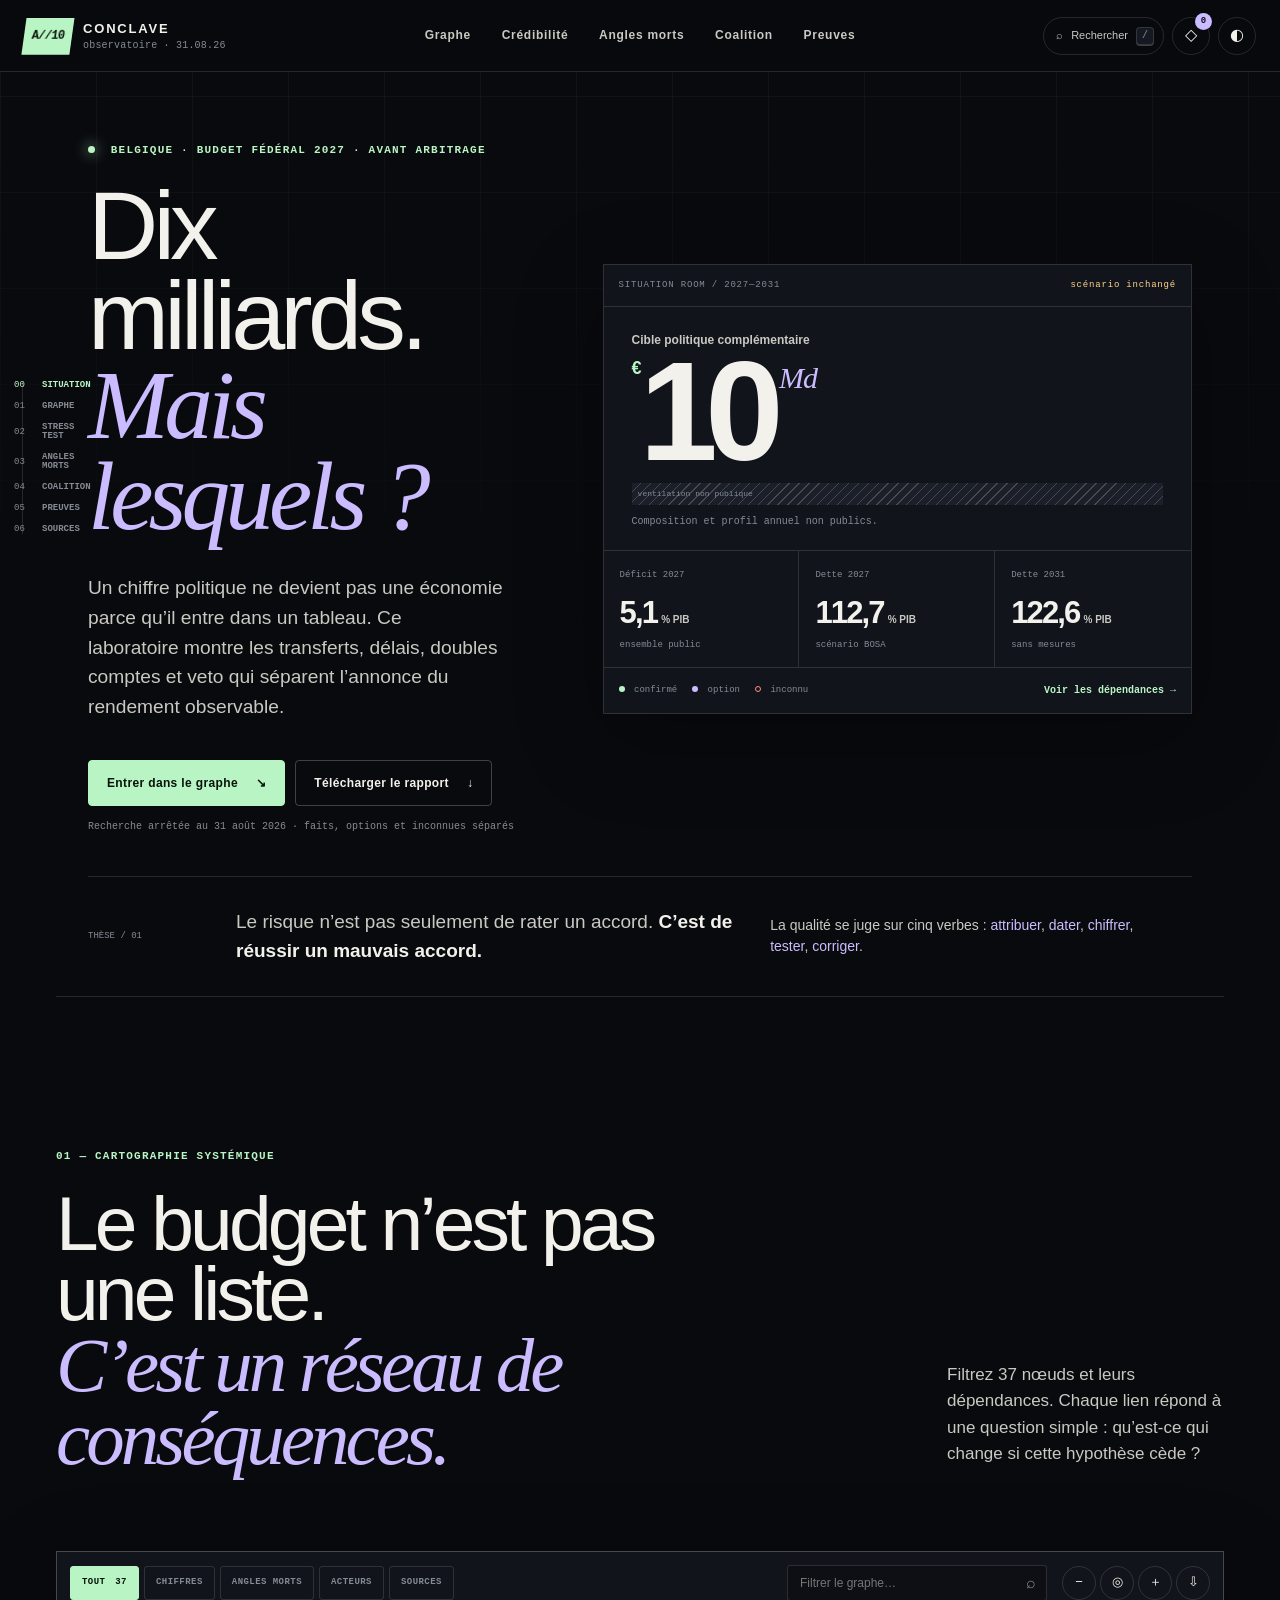
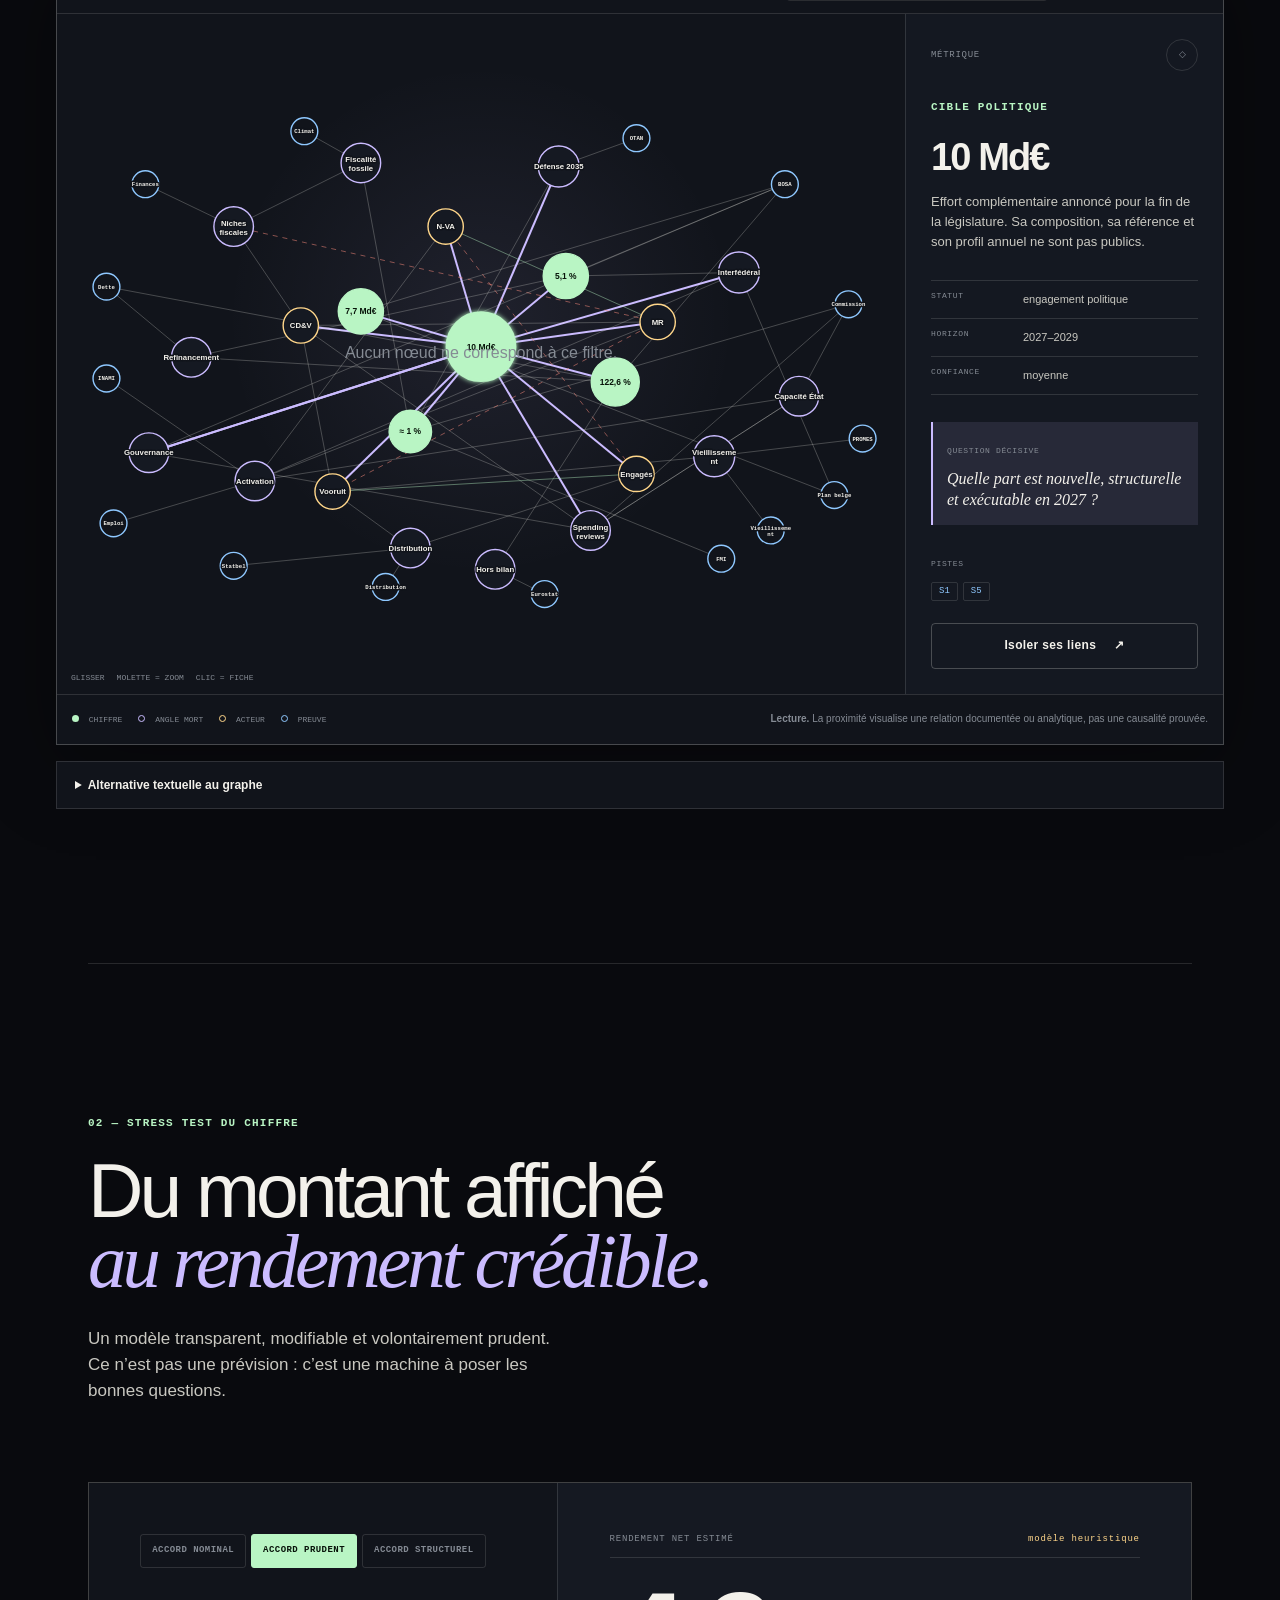
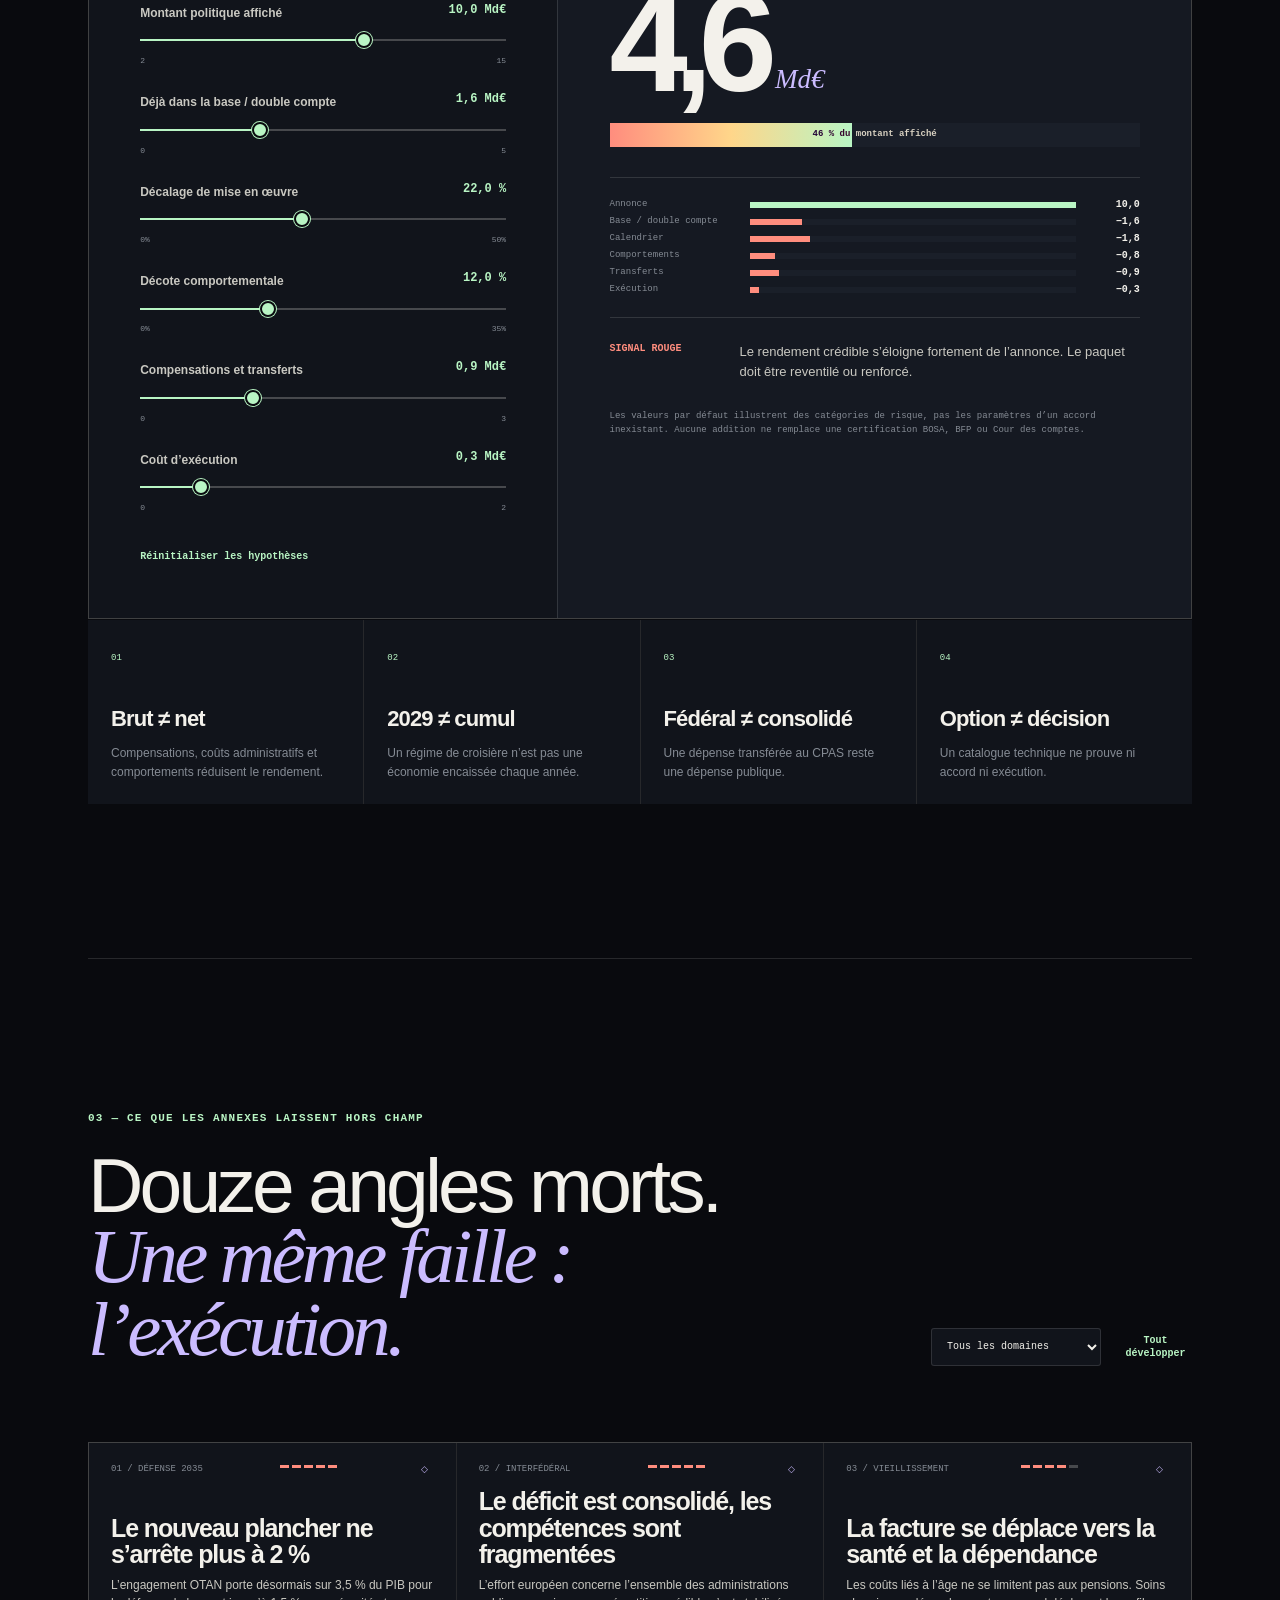
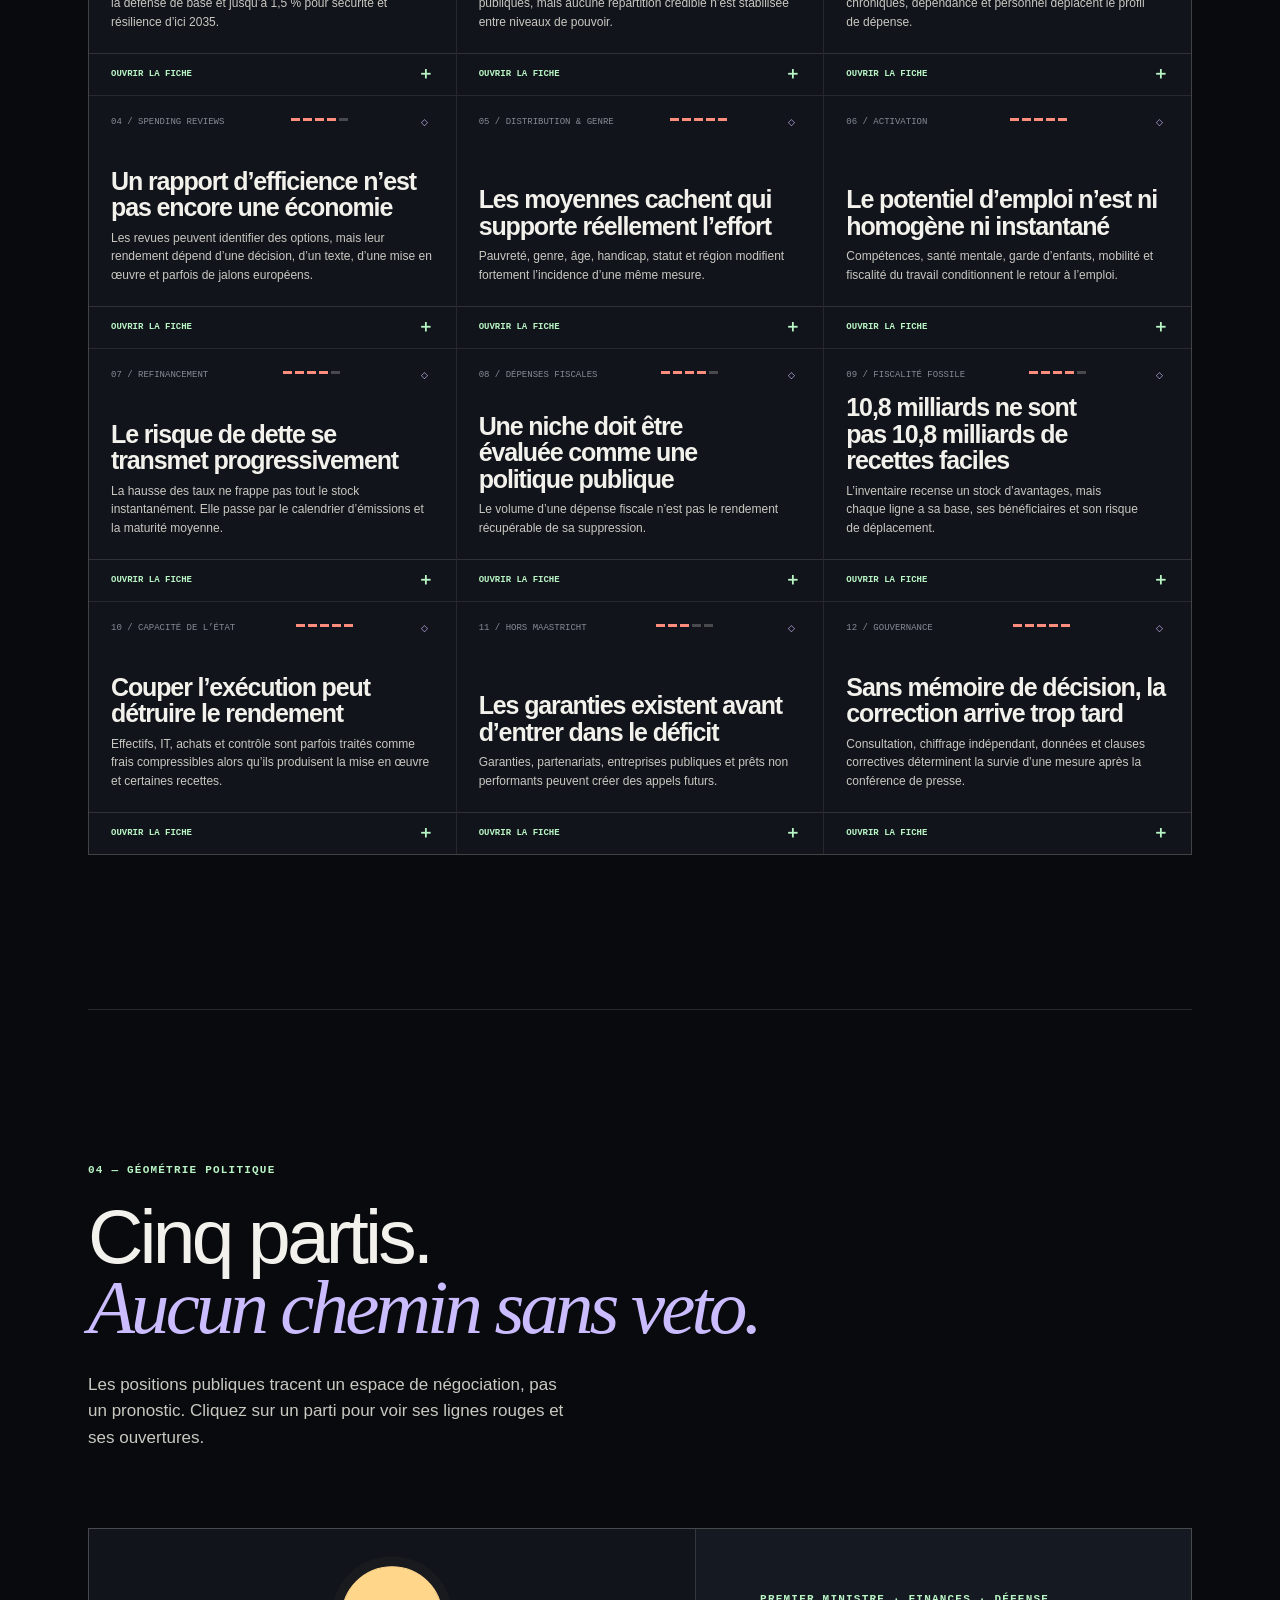
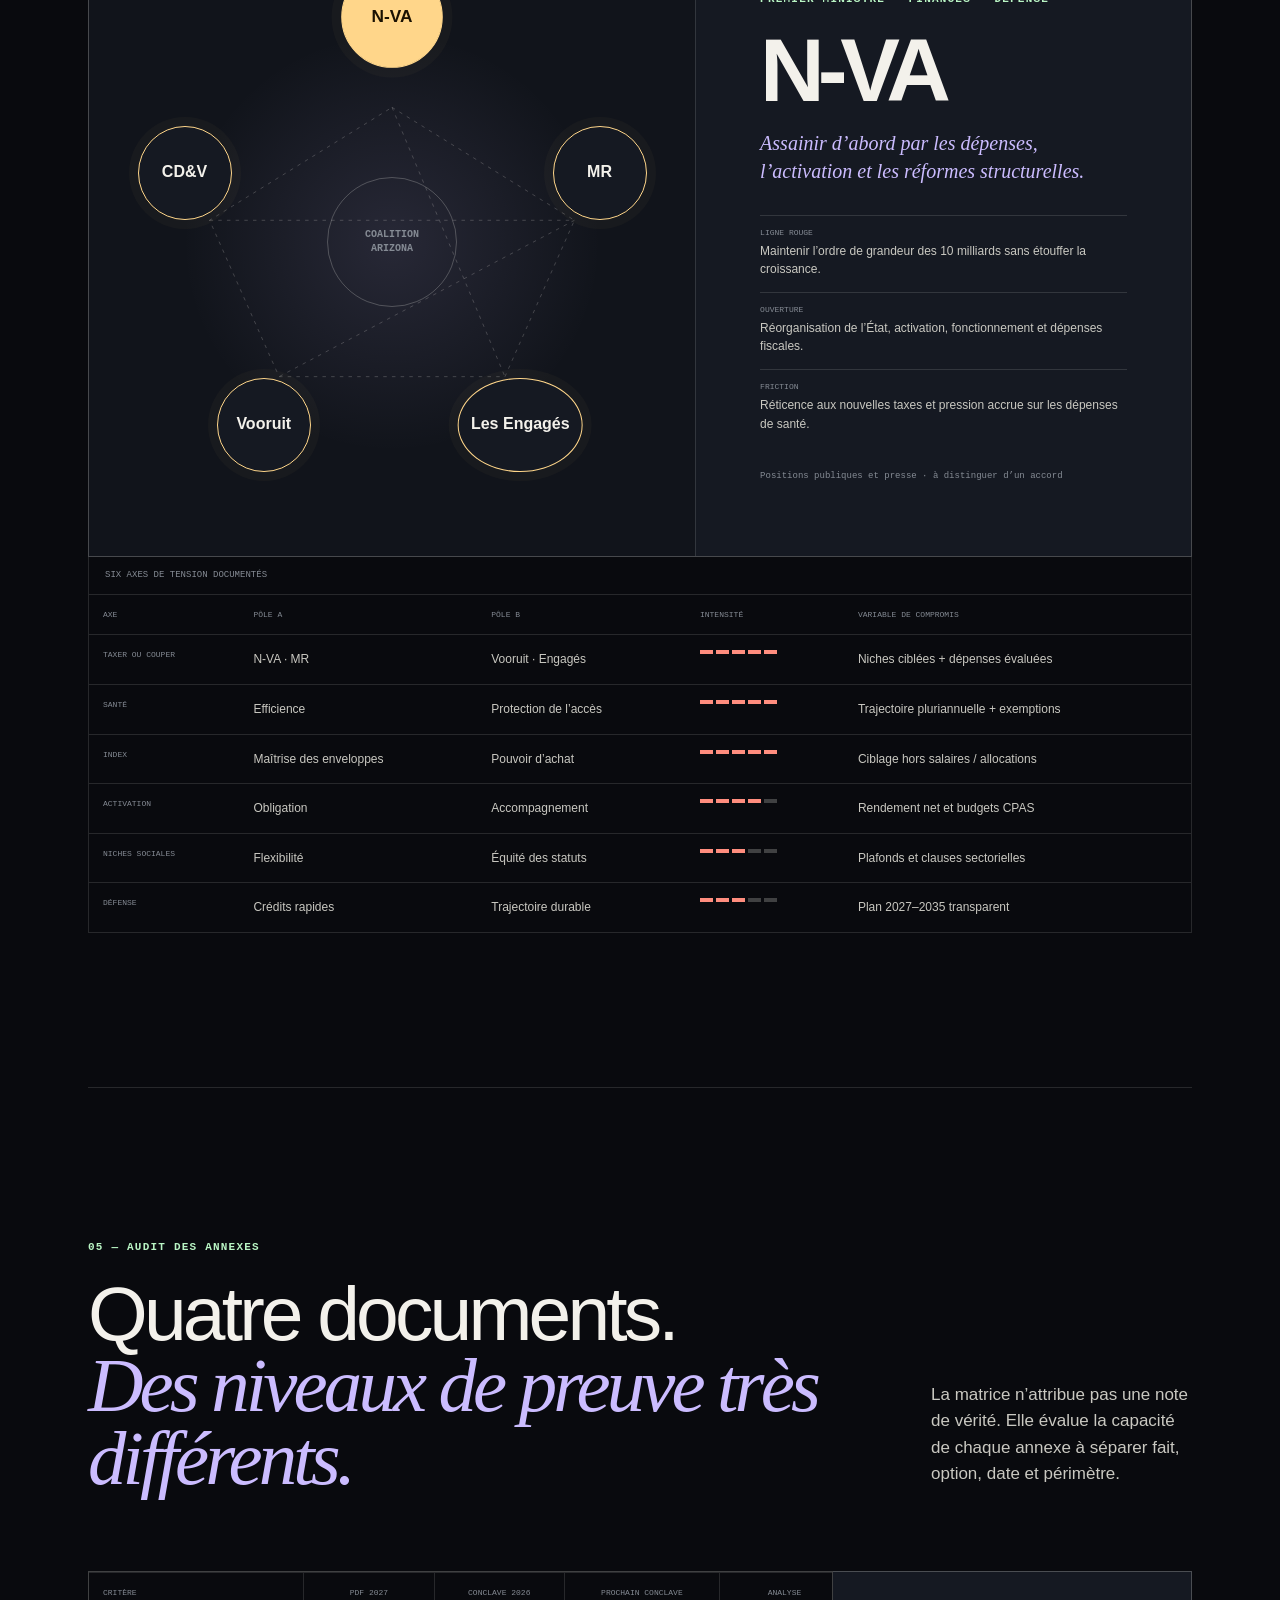
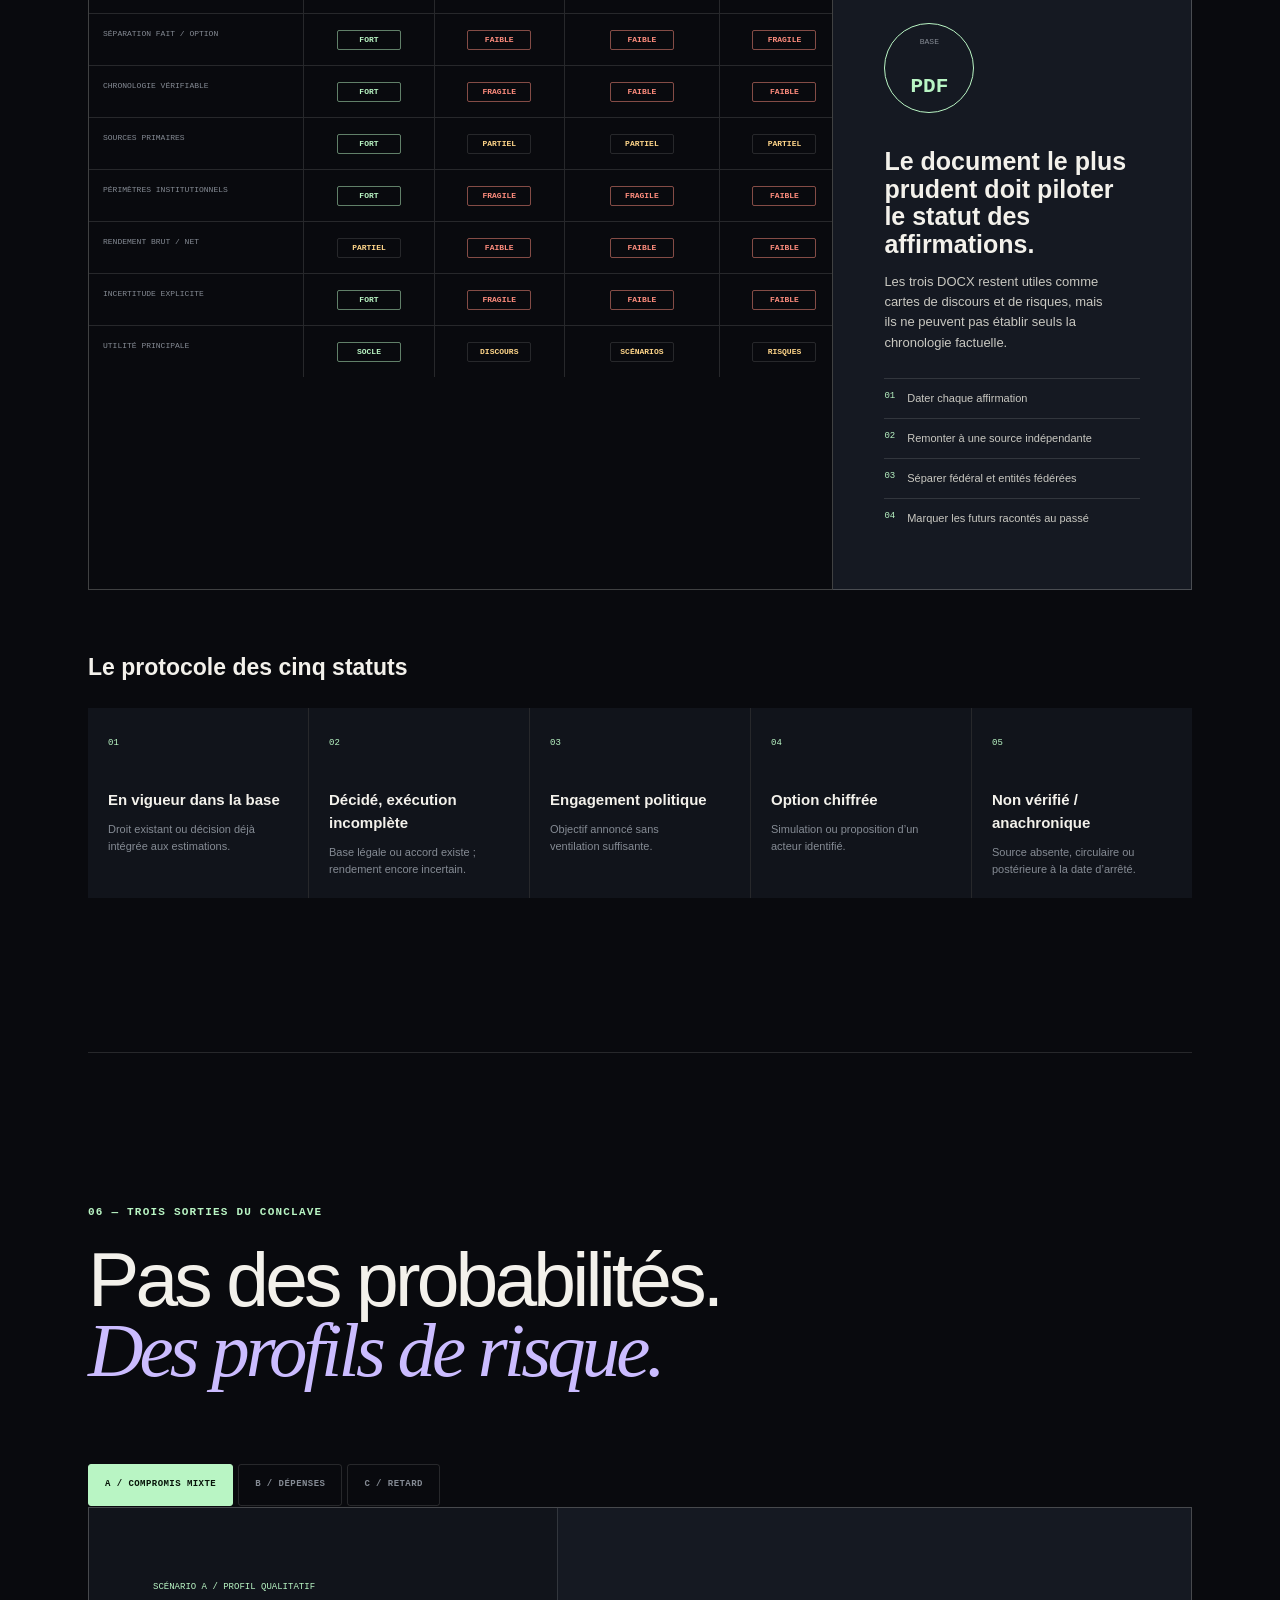
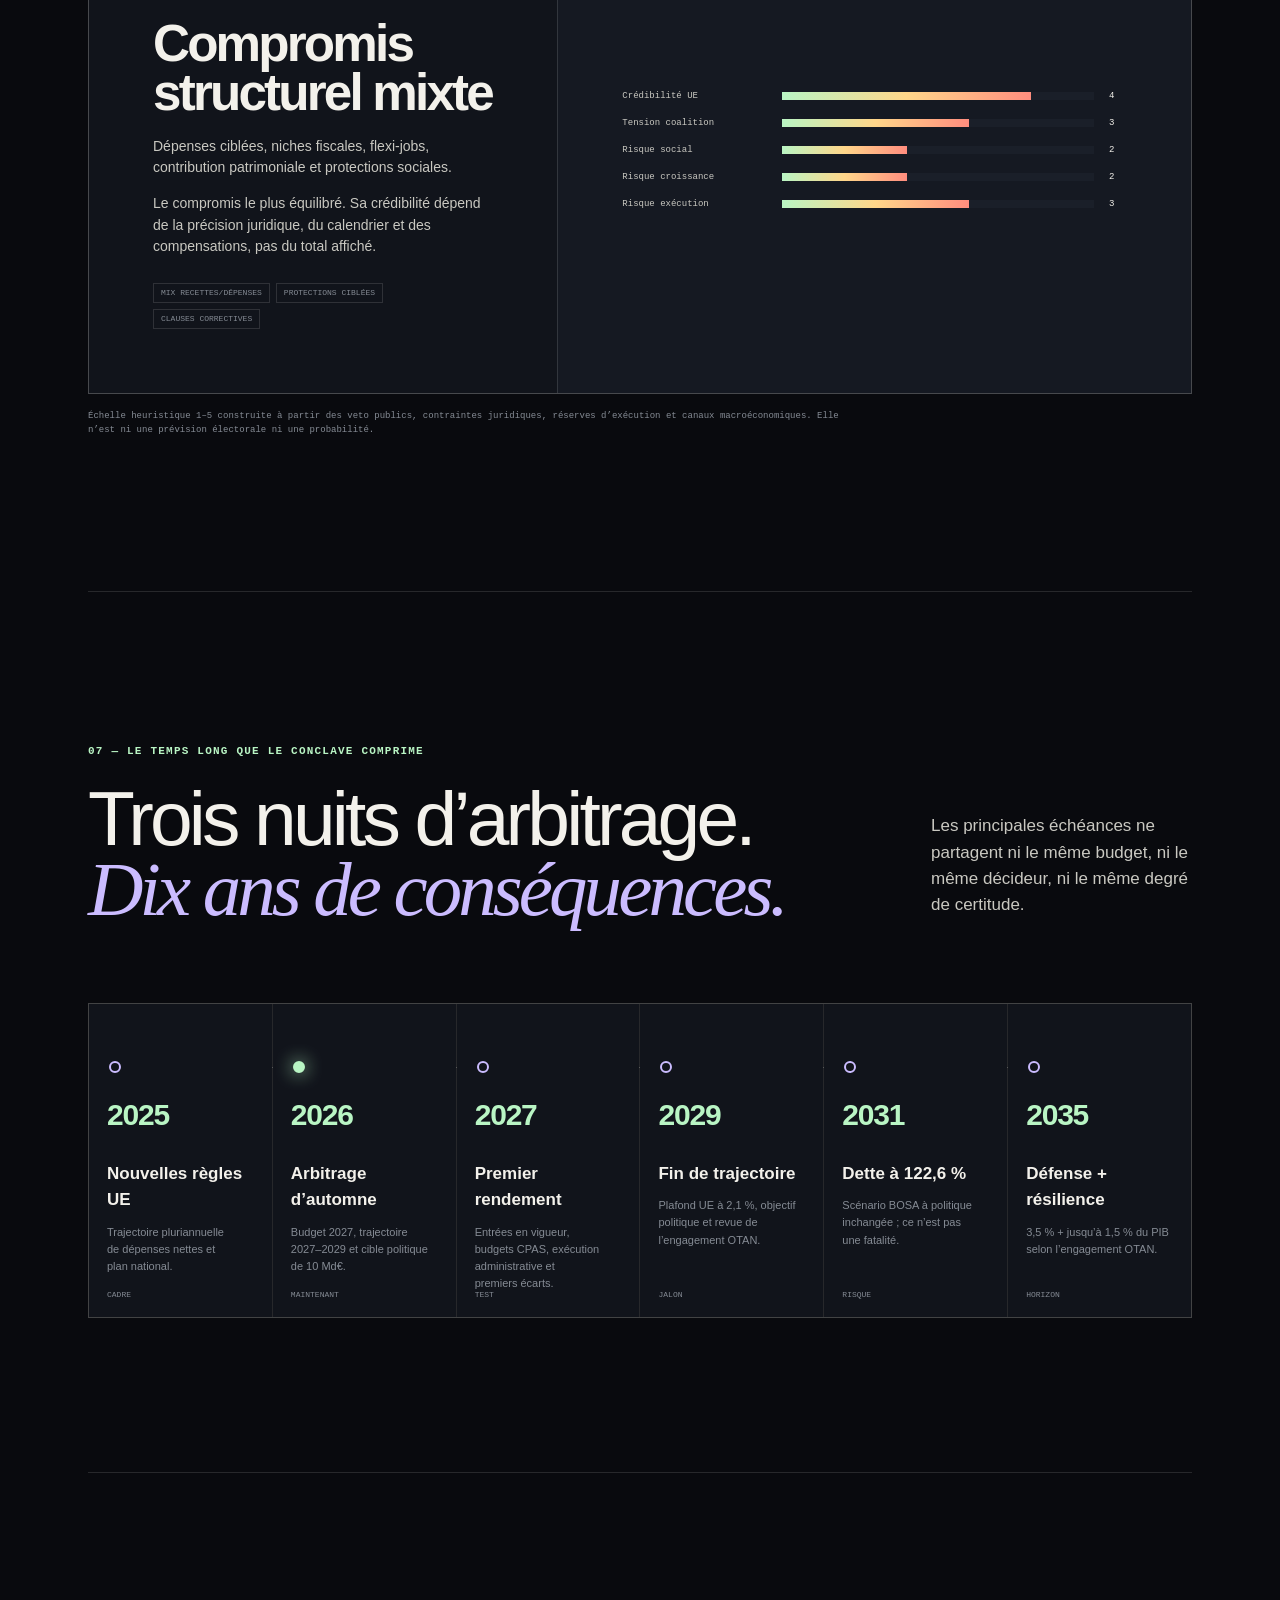
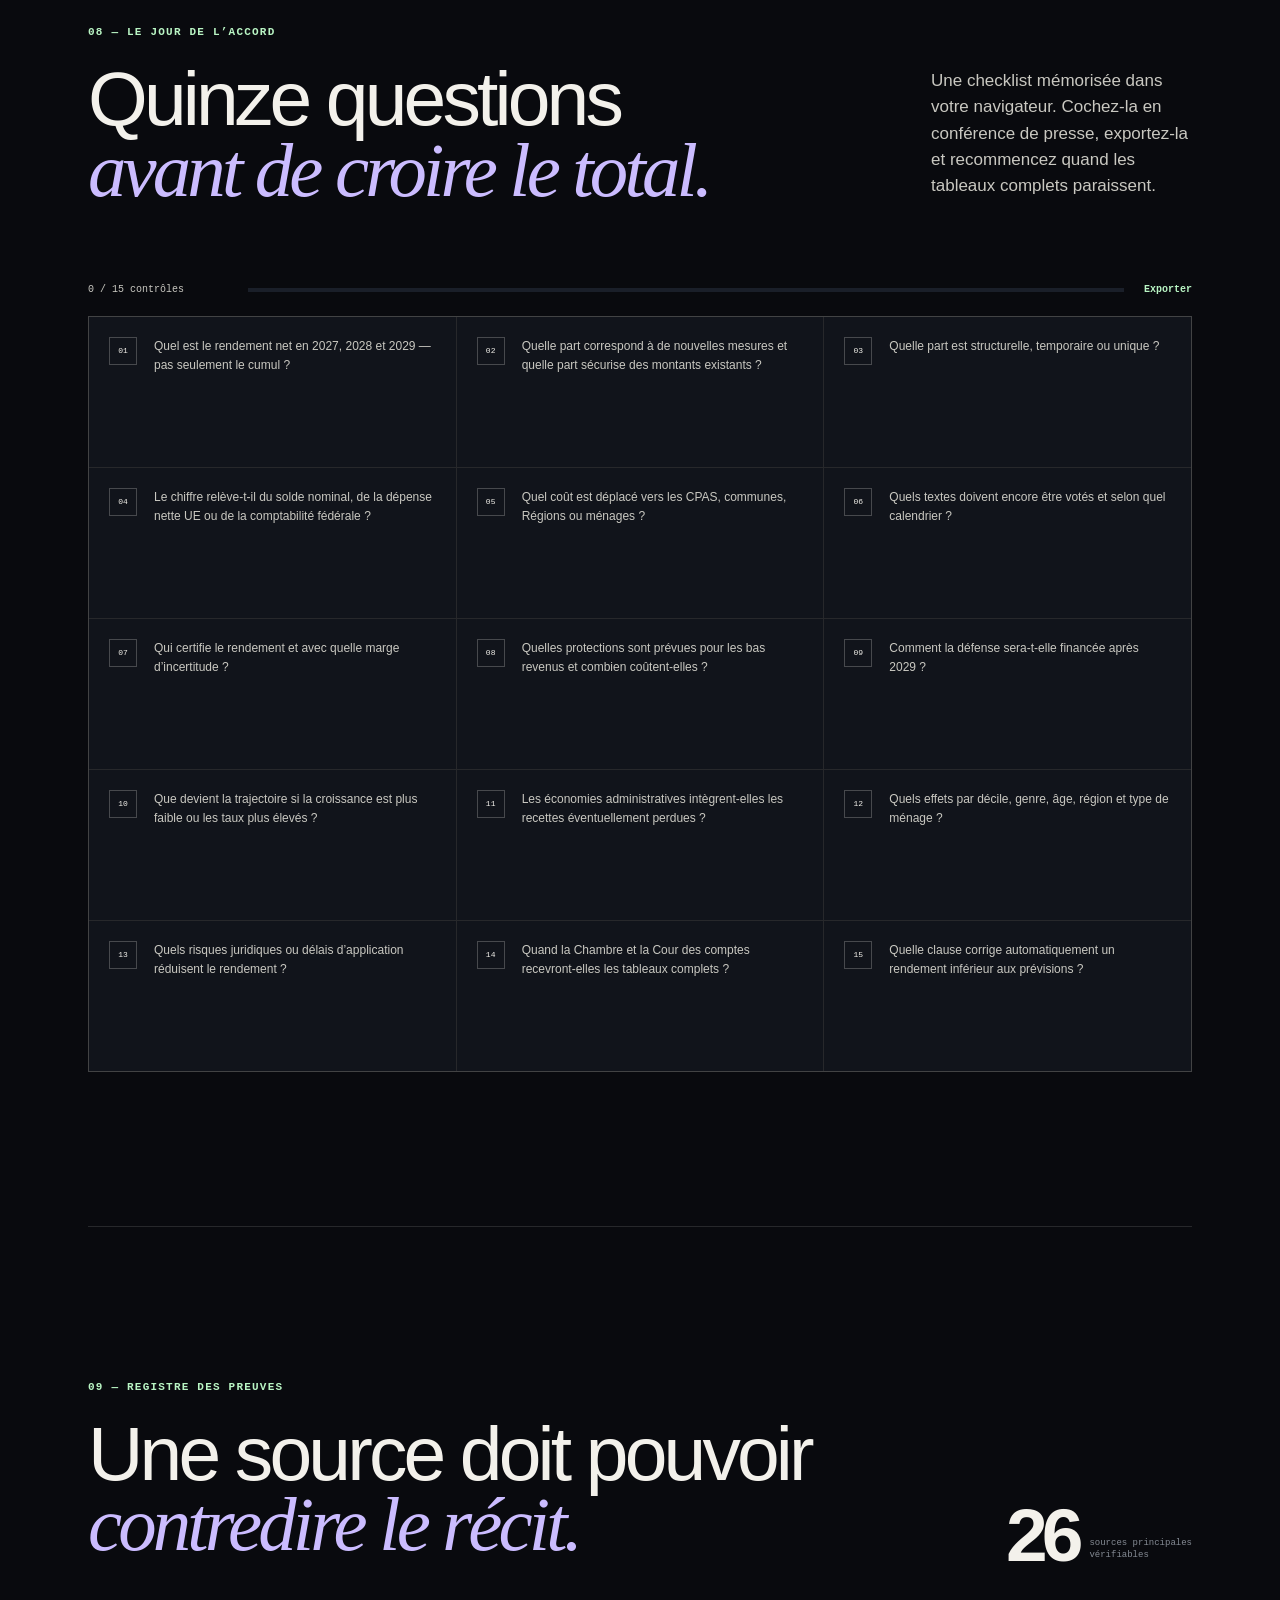
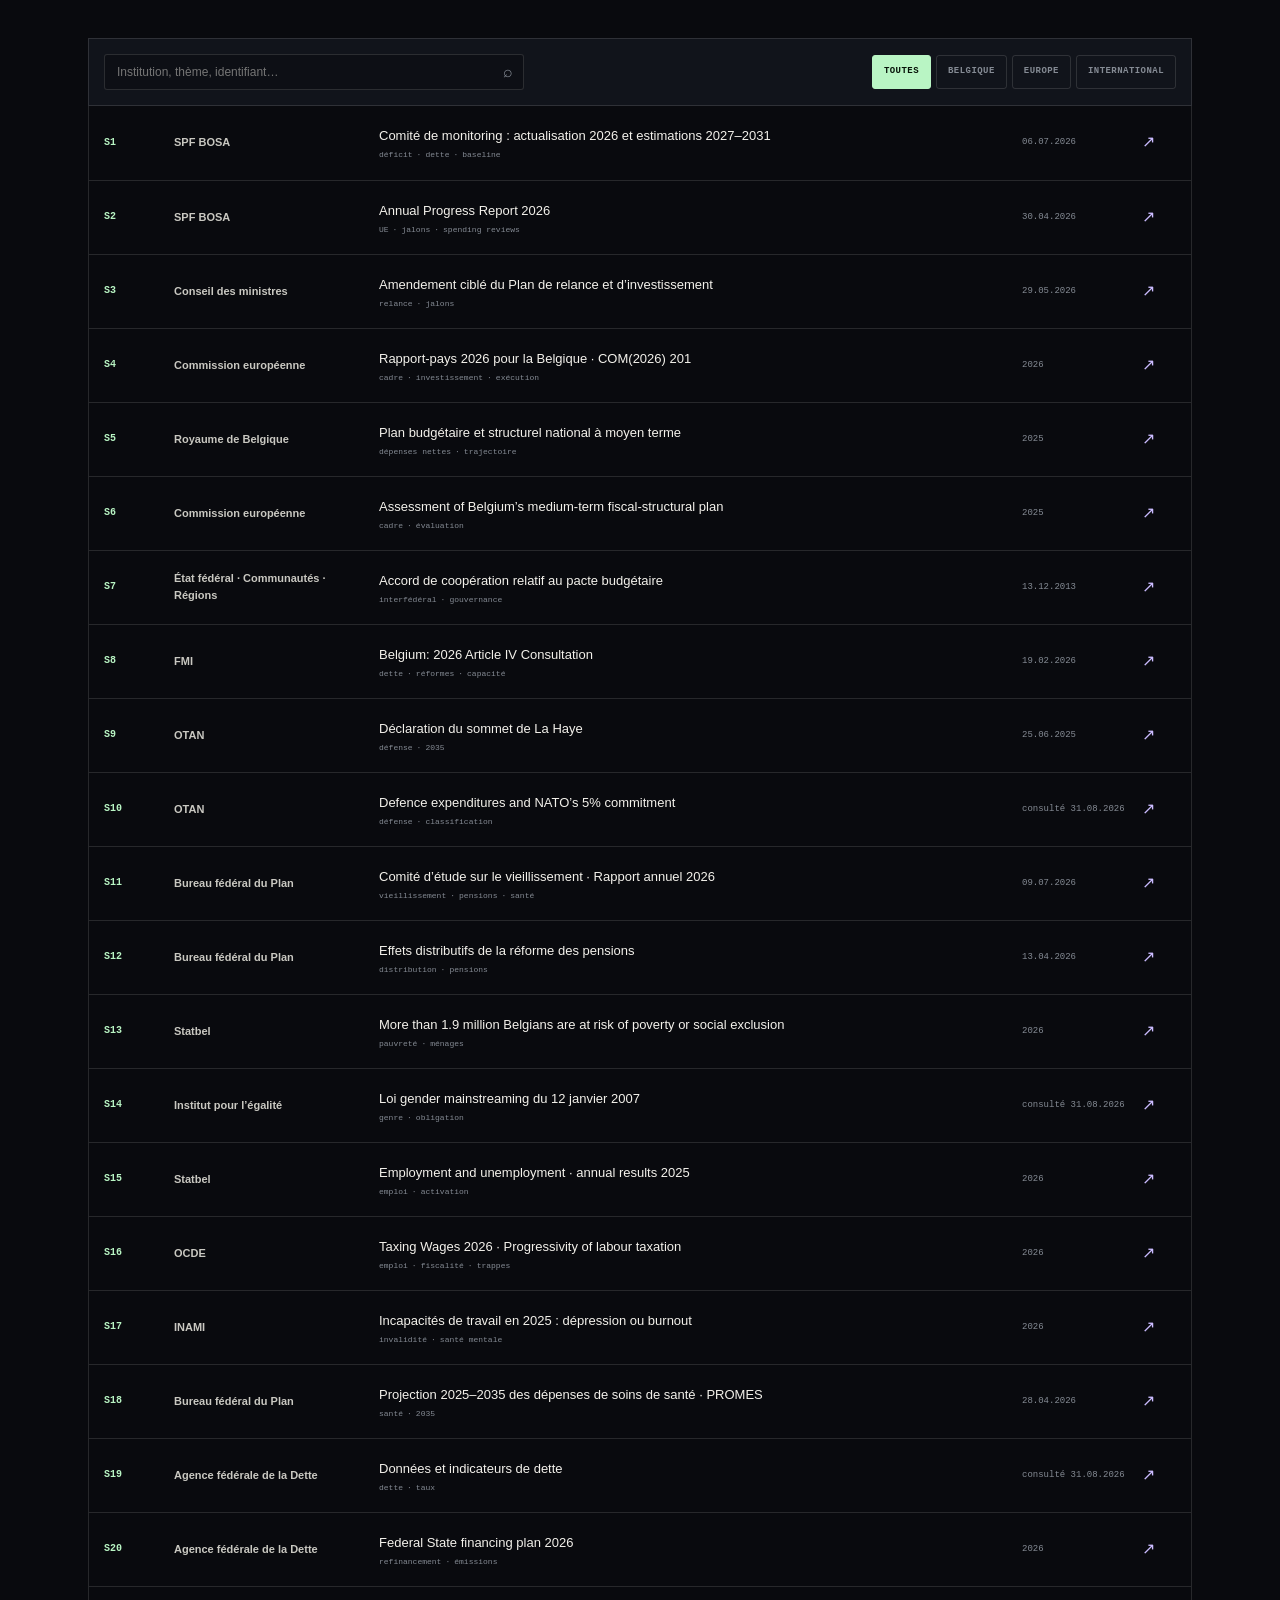
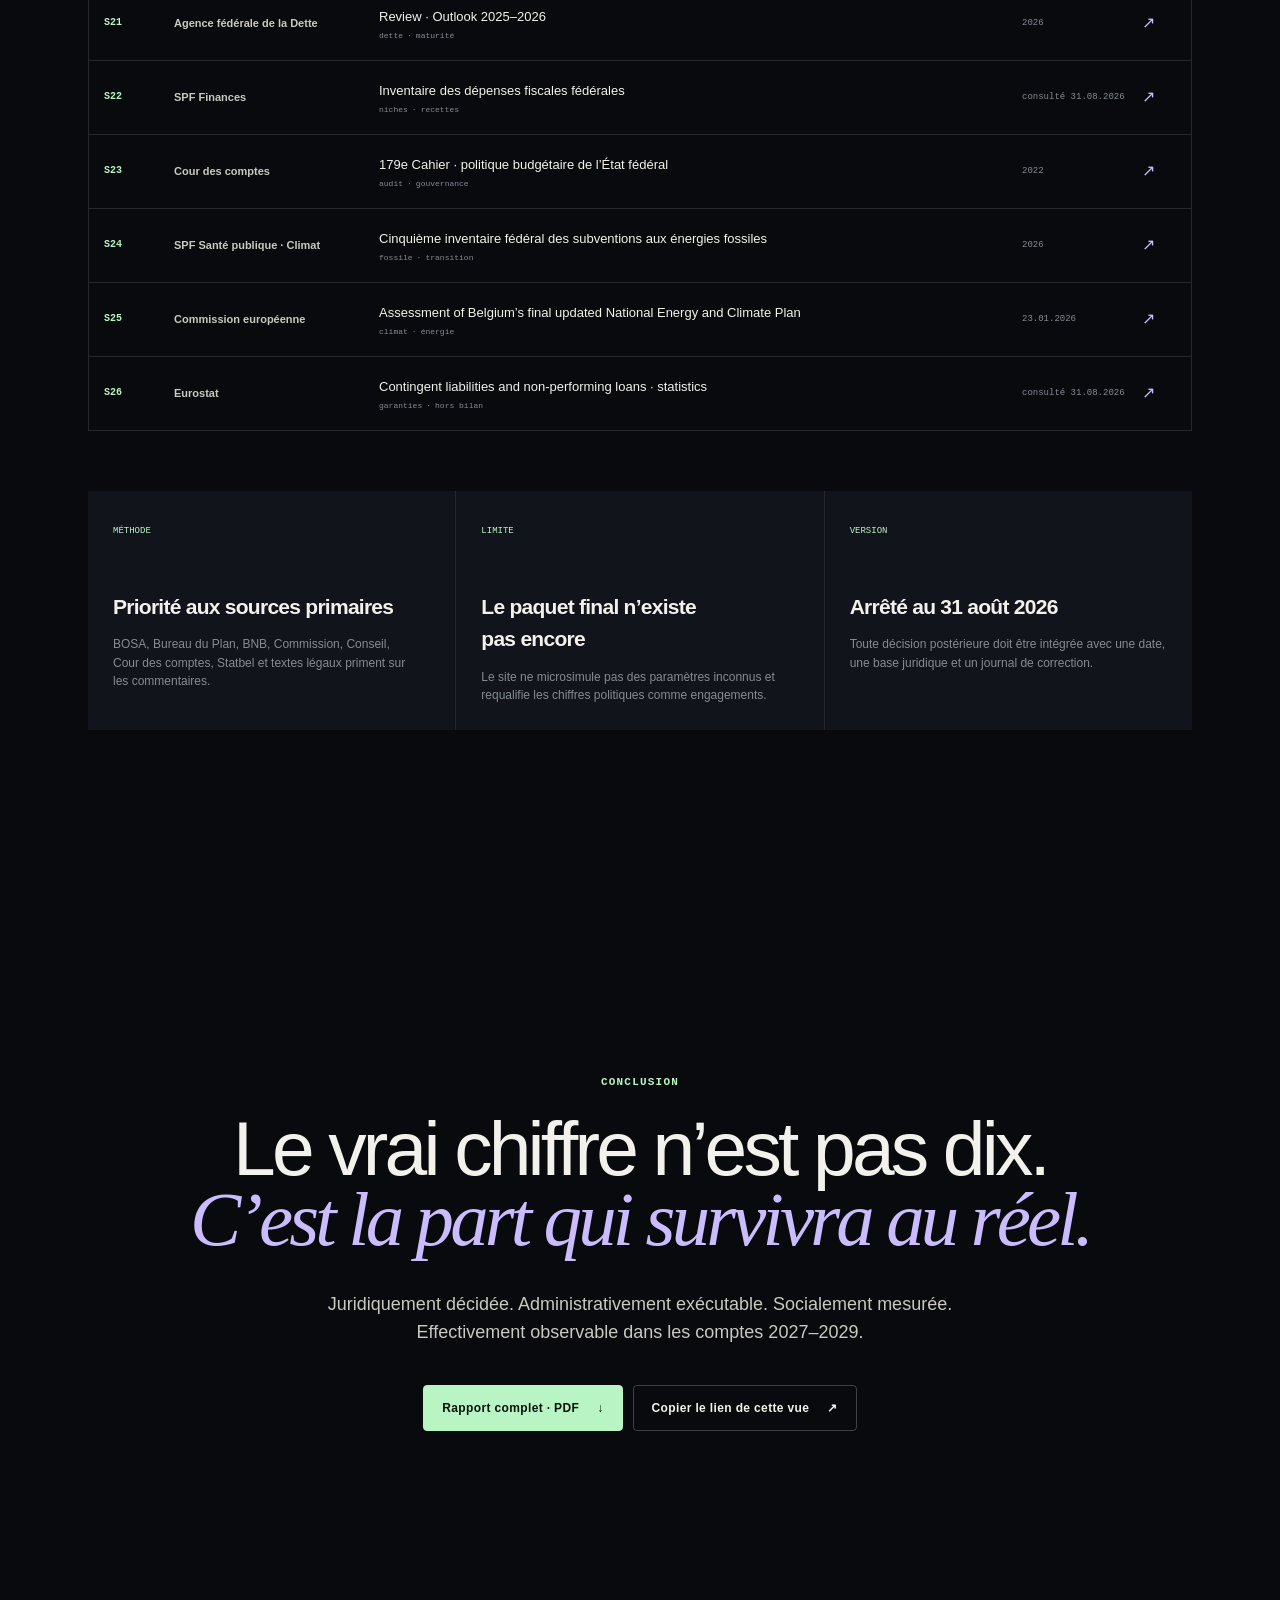
==== index.html @ df18be52 "Add files via upload" ====
<!doctype html>
<html lang="fr" data-theme="dark">
<head>
  <meta charset="utf-8">
  <meta name="viewport" content="width=device-width, initial-scale=1">
  <title>Conclave Arizona — le budget belge sous contraintes</title>
  <meta name="description" content="Un observatoire interactif du conclave budgétaire belge de l’automne 2026 : graphe des dépendances, simulateur de crédibilité, angles morts, coalition, scénarios et sources primaires.">
  <meta name="author" content="Une analyse indépendante">
  <meta name="robots" content="index,follow,max-image-preview:large">
  <meta name="theme-color" content="#0a0b0f">
  <link rel="canonical" href="https://yannkeep.github.io/conclave-arizona/">
  <link rel="icon" href="assets/favicon.svg" type="image/svg+xml">
  <link rel="manifest" href="manifest.webmanifest">
  <link rel="stylesheet" href="assets/styles.css">
  <meta property="og:type" content="website">
  <meta property="og:locale" content="fr_BE">
  <meta property="og:title" content="Conclave Arizona — le budget belge sous contraintes">
  <meta property="og:description" content="Explorez les liens invisibles entre 10 milliards, coalition, dette, défense, santé et exécution.">
  <meta property="og:url" content="https://yannkeep.github.io/conclave-arizona/">
  <meta name="twitter:card" content="summary_large_image">
  <script type="application/ld+json">
  {
    "@context": "https://schema.org",
    "@graph": [
      {
        "@type": "WebSite",
        "@id": "https://yannkeep.github.io/conclave-arizona/#site",
        "url": "https://yannkeep.github.io/conclave-arizona/",
        "name": "Conclave Arizona",
        "inLanguage": "fr-BE",
        "description": "Observatoire interactif et sourcé du conclave budgétaire belge de l’automne 2026"
      },
      {
        "@type": "Report",
        "@id": "https://yannkeep.github.io/conclave-arizona/#report",
        "name": "Angles morts du conclave budgétaire belge de l’automne 2026",
        "dateModified": "2026-08-31",
        "inLanguage": "fr-BE",
        "isPartOf": {"@id": "https://yannkeep.github.io/conclave-arizona/#site"},
        "about": ["Budget fédéral belge 2027", "Finances publiques", "Coalition Arizona", "Belgique"]
      },
      {
        "@type": "Dataset",
        "name": "Carte des contraintes du conclave budgétaire belge",
        "dateModified": "2026-08-31",
        "license": "https://creativecommons.org/licenses/by/4.0/",
        "distribution": {"@type": "DataDownload", "encodingFormat": "application/json", "contentUrl": "https://yannkeep.github.io/conclave-arizona/assets/dataset.json"}
      }
    ]
  }
  </script>
</head>
<body>
  <a class="skip-link" href="#main">Aller au contenu</a>
  <a class="skip-link" href="#graph-title">Aller au graphe</a>
  <div class="ambient-grid" aria-hidden="true"></div>

  <header class="topbar" id="top">
    <a class="brand" href="#top" aria-label="Conclave Arizona, accueil">
      <span class="brand-mark" aria-hidden="true">A//10</span>
      <span class="brand-copy"><strong>CONCLAVE</strong><small>observatoire · 31.08.26</small></span>
    </a>
    <nav class="primary-nav" aria-label="Navigation principale">
      <a href="#graphe">Graphe</a>
      <a href="#credibilite">Crédibilité</a>
      <a href="#angles-morts">Angles morts</a>
      <a href="#coalition">Coalition</a>
      <a href="#preuves">Preuves</a>
    </nav>
    <div class="toolbar" aria-label="Outils">
      <button class="tool-button search-trigger" type="button" aria-label="Ouvrir la recherche" title="Rechercher (/)" data-action="search">
        <span aria-hidden="true">⌕</span><span class="tool-label">Rechercher</span><kbd>/</kbd>
      </button>
      <button class="icon-button" type="button" aria-label="Ouvrir les éléments sauvegardés" title="Éléments sauvegardés" data-action="saved">
        <span aria-hidden="true">◇</span><span class="saved-count" aria-live="polite">0</span>
      </button>
      <button class="icon-button" type="button" aria-label="Changer de thème" title="Changer de thème" data-action="theme"><span aria-hidden="true">◐</span></button>
      <button class="menu-button" type="button" aria-expanded="false" aria-controls="mobile-nav" data-action="menu"><span></span><span></span></button>
    </div>
  </header>

  <nav class="mobile-nav" id="mobile-nav" aria-label="Navigation mobile" hidden>
    <a href="#graphe">Graphe des contraintes</a>
    <a href="#credibilite">Stress test</a>
    <a href="#angles-morts">12 angles morts</a>
    <a href="#coalition">Coalition</a>
    <a href="#preuves">Matrice des preuves</a>
    <a href="#scenarios">Scénarios</a>
    <a href="#sources">Sources</a>
  </nav>

  <aside class="progress-rail" aria-label="Progression dans le dossier">
    <span class="progress-line"><i id="reading-progress"></i></span>
    <a href="#situation" data-section="situation"><span>00</span><b>Situation</b></a>
    <a href="#graphe" data-section="graphe"><span>01</span><b>Graphe</b></a>
    <a href="#credibilite" data-section="credibilite"><span>02</span><b>Stress test</b></a>
    <a href="#angles-morts" data-section="angles-morts"><span>03</span><b>Angles morts</b></a>
    <a href="#coalition" data-section="coalition"><span>04</span><b>Coalition</b></a>
    <a href="#preuves" data-section="preuves"><span>05</span><b>Preuves</b></a>
    <a href="#sources" data-section="sources"><span>06</span><b>Sources</b></a>
  </aside>

  <main id="main">
    <section class="situation" id="situation" aria-labelledby="situation-title">
      <div class="situation-copy">
        <p class="eyebrow"><span class="status-dot"></span> Belgique · budget fédéral 2027 · avant arbitrage</p>
        <h1 id="situation-title">Dix milliards.<br><em>Mais lesquels&nbsp;?</em></h1>
        <p class="lede">Un chiffre politique ne devient pas une économie parce qu’il entre dans un tableau. Ce laboratoire montre les transferts, délais, doubles comptes et veto qui séparent l’annonce du rendement observable.</p>
        <div class="hero-actions">
          <a class="button button-primary" href="#graphe">Entrer dans le graphe <span aria-hidden="true">↘</span></a>
          <a class="button button-ghost" href="downloads/rapport-complementaire-angles-morts-2026.pdf" download>Télécharger le rapport <span aria-hidden="true">↓</span></a>
        </div>
        <p class="microcopy">Recherche arrêtée au 31 août 2026 · faits, options et inconnues séparés</p>
      </div>

      <div class="situation-board" aria-label="Tableau de situation budgétaire">
        <div class="board-header">
          <span>SITUATION ROOM / 2027—2031</span>
          <span class="live-label">scénario inchangé</span>
        </div>
        <article class="target-card">
          <p>Cible politique complémentaire</p>
          <strong><span>€</span>10<small>Md</small></strong>
          <div class="target-scale" aria-label="Ventilation non publique"><span style="--w:100%">ventilation non publique</span></div>
          <p class="card-note">Composition et profil annuel non publics.</p>
        </article>
        <div class="metric-strip">
          <article><span>Déficit 2027</span><strong>5,1<small>% PIB</small></strong><em>ensemble public</em></article>
          <article><span>Dette 2027</span><strong>112,7<small>% PIB</small></strong><em>scénario BOSA</em></article>
          <article><span>Dette 2031</span><strong>122,6<small>% PIB</small></strong><em>sans mesures</em></article>
        </div>
        <div class="signal-row">
          <span><i class="signal signal-fact"></i> confirmé</span>
          <span><i class="signal signal-option"></i> option</span>
          <span><i class="signal signal-unknown"></i> inconnu</span>
          <button type="button" class="text-button" data-jump-node="target">Voir les dépendances →</button>
        </div>
      </div>

      <div class="thesis-band">
        <span class="thesis-index">THÈSE / 01</span>
        <p>Le risque n’est pas seulement de rater un accord. <strong>C’est de réussir un mauvais accord.</strong></p>
        <p>La qualité se juge sur cinq verbes&nbsp;: <span>attribuer</span>, <span>dater</span>, <span>chiffrer</span>, <span>tester</span>, <span>corriger</span>.</p>
      </div>
    </section>

    <section class="section graph-section" id="graphe" aria-labelledby="graph-title">
      <header class="section-header split-header">
        <div>
          <p class="section-number">01 — CARTOGRAPHIE SYSTÉMIQUE</p>
          <h2 id="graph-title">Le budget n’est pas une liste.<br><em>C’est un réseau de conséquences.</em></h2>
        </div>
        <p class="section-intro">Filtrez 37 nœuds et leurs dépendances. Chaque lien répond à une question simple&nbsp;: qu’est-ce qui change si cette hypothèse cède&nbsp;?</p>
      </header>

      <div class="graph-workbench" data-component="graph">
        <div class="graph-toolbar" aria-label="Contrôles du graphe">
          <div class="filter-group" role="group" aria-label="Filtrer par famille">
            <button class="filter-chip active" type="button" data-graph-filter="all" aria-pressed="true">Tout <span>37</span></button>
            <button class="filter-chip" type="button" data-graph-filter="metric" aria-pressed="false">Chiffres</button>
            <button class="filter-chip" type="button" data-graph-filter="blindspot" aria-pressed="false">Angles morts</button>
            <button class="filter-chip" type="button" data-graph-filter="actor" aria-pressed="false">Acteurs</button>
            <button class="filter-chip" type="button" data-graph-filter="source" aria-pressed="false">Sources</button>
          </div>
          <label class="graph-search"><span class="sr-only">Rechercher dans le graphe</span><input id="graph-search" type="search" placeholder="Filtrer le graphe…" autocomplete="off"><span aria-hidden="true">⌕</span></label>
          <div class="graph-actions">
            <button class="icon-button" type="button" data-graph-action="zoom-out" aria-label="Dézoomer">−</button>
            <button class="icon-button" type="button" data-graph-action="reset" aria-label="Recentrer">◎</button>
            <button class="icon-button" type="button" data-graph-action="zoom-in" aria-label="Zoomer">＋</button>
            <button class="icon-button" type="button" data-graph-action="export" aria-label="Exporter le graphe en SVG">⇩</button>
          </div>
        </div>

        <div class="graph-stage">
          <div class="graph-canvas-wrap">
            <svg id="constraint-graph" class="constraint-graph" role="img" aria-labelledby="graph-svg-title graph-svg-desc" viewBox="0 0 1200 720" tabindex="0">
              <title id="graph-svg-title">Graphe interactif des contraintes budgétaires belges</title>
              <desc id="graph-svg-desc">La cible des dix milliards est reliée aux métriques, aux partis, aux douze angles morts et aux principales sources officielles. Utilisez les filtres ou les flèches du clavier pour explorer.</desc>
              <defs>
                <filter id="glow"><feGaussianBlur stdDeviation="4" result="coloredBlur"></feGaussianBlur><feMerge><feMergeNode in="coloredBlur"></feMergeNode><feMergeNode in="SourceGraphic"></feMergeNode></feMerge></filter>
                <marker id="arrow" viewBox="0 0 10 10" refX="8" refY="5" markerWidth="5" markerHeight="5" orient="auto-start-reverse"><path d="M 0 0 L 10 5 L 0 10 z"></path></marker>
              </defs>
              <g id="graph-viewport"><g id="graph-links"></g><g id="graph-nodes"></g></g>
            </svg>
            <div class="graph-empty" hidden>Aucun nœud ne correspond à ce filtre.</div>
            <div class="graph-hint" aria-hidden="true"><span>glisser</span><span>molette = zoom</span><span>clic = fiche</span></div>
          </div>

          <aside class="node-inspector" id="node-inspector" aria-live="polite" aria-label="Fiche du nœud sélectionné">
            <div class="inspector-id"><span id="node-type">POINT D’ENTRÉE</span><button class="save-node" type="button" aria-label="Sauvegarder ce nœud" data-save-current>◇</button></div>
            <p class="inspector-kicker" id="node-kicker">Le centre du problème</p>
            <h3 id="node-title">€10 milliards</h3>
            <p id="node-description">Cible politique complémentaire à atteindre d’ici la fin de la législature. Le paquet, son profil annuel et sa référence ne sont pas encore publiés.</p>
            <dl class="node-meta">
              <div><dt>Statut</dt><dd id="node-status">engagement politique</dd></div>
              <div><dt>Horizon</dt><dd id="node-horizon">2027—2029</dd></div>
              <div><dt>Confiance</dt><dd id="node-confidence">moyenne</dd></div>
            </dl>
            <div class="node-question"><span>QUESTION DÉCISIVE</span><p id="node-question">Quelle part est nouvelle, structurelle et exécutable en 2027&nbsp;?</p></div>
            <div class="node-sources"><span>PISTES</span><div id="node-sources"></div></div>
            <button class="button button-ghost inspector-action" type="button" data-action="trace">Isoler ses liens <span aria-hidden="true">↗</span></button>
          </aside>
        </div>

        <div class="graph-footer">
          <div class="legend" aria-label="Légende du graphe">
            <span><i class="legend-dot metric"></i> chiffre</span>
            <span><i class="legend-dot blindspot"></i> angle mort</span>
            <span><i class="legend-dot actor"></i> acteur</span>
            <span><i class="legend-dot source"></i> preuve</span>
          </div>
          <p><strong>Lecture.</strong> La proximité visualise une relation documentée ou analytique, pas une causalité prouvée.</p>
        </div>
      </div>

      <div class="graph-accessible">
        <details>
          <summary>Alternative textuelle au graphe</summary>
          <div id="graph-list" class="graph-list"></div>
        </details>
      </div>
    </section>

    <section class="section credibility-section" id="credibilite" aria-labelledby="credibility-title">
      <header class="section-header">
        <p class="section-number">02 — STRESS TEST DU CHIFFRE</p>
        <h2 id="credibility-title">Du montant affiché<br><em>au rendement crédible.</em></h2>
        <p class="section-intro">Un modèle transparent, modifiable et volontairement prudent. Ce n’est pas une prévision&nbsp;: c’est une machine à poser les bonnes questions.</p>
      </header>

      <div class="simulator-grid">
        <div class="simulator-controls">
          <div class="preset-row" role="group" aria-label="Préréglages du simulateur">
            <button type="button" class="preset active" data-preset="nominal">Accord nominal</button>
            <button type="button" class="preset" data-preset="prudent">Accord prudent</button>
            <button type="button" class="preset" data-preset="structural">Accord structurel</button>
          </div>
          <div id="simulator-sliders"></div>
          <button type="button" class="text-button reset-simulator" data-action="reset-simulator">Réinitialiser les hypothèses</button>
        </div>

        <div class="simulator-output" aria-live="polite">
          <div class="output-head"><span>RENDEMENT NET ESTIMÉ</span><span class="heuristic-label">modèle heuristique</span></div>
          <div class="net-value"><strong id="net-value">4,6</strong><span>Md€</span></div>
          <div class="credibility-gauge" aria-label="Ratio de crédibilité"><i id="credibility-gauge"></i><span id="credibility-ratio">46 % du montant affiché</span></div>
          <div class="waterfall" id="waterfall" aria-label="Décomposition du montant affiché au rendement net"></div>
          <div class="output-verdict">
            <span id="output-code">SIGNAL ORANGE</span>
            <p id="output-verdict">La distance entre annonce et rendement justifie une réserve de prudence explicite.</p>
          </div>
          <p class="fine-print">Les valeurs par défaut illustrent des catégories de risque, pas les paramètres d’un accord inexistant. Aucune addition ne remplace une certification BOSA, BFP ou Cour des comptes.</p>
        </div>
      </div>

      <div class="definition-cards">
        <article><span>01</span><h3>Brut ≠ net</h3><p>Compensations, coûts administratifs et comportements réduisent le rendement.</p></article>
        <article><span>02</span><h3>2029 ≠ cumul</h3><p>Un régime de croisière n’est pas une économie encaissée chaque année.</p></article>
        <article><span>03</span><h3>Fédéral ≠ consolidé</h3><p>Une dépense transférée au CPAS reste une dépense publique.</p></article>
        <article><span>04</span><h3>Option ≠ décision</h3><p>Un catalogue technique ne prouve ni accord ni exécution.</p></article>
      </div>
    </section>

    <section class="section blindspots-section" id="angles-morts" aria-labelledby="blindspots-title">
      <header class="section-header split-header">
        <div>
          <p class="section-number">03 — CE QUE LES ANNEXES LAISSENT HORS CHAMP</p>
          <h2 id="blindspots-title">Douze angles morts.<br><em>Une même faille&nbsp;: l’exécution.</em></h2>
        </div>
        <div class="section-controls">
          <label><span class="sr-only">Filtrer les angles morts</span><select id="blindspot-filter"><option value="all">Tous les domaines</option><option value="long-terme">Long terme</option><option value="social">Social</option><option value="execution">Exécution</option><option value="fiscal">Fiscalité</option><option value="gouvernance">Gouvernance</option></select></label>
          <button class="text-button" type="button" data-action="expand-blindspots">Tout développer</button>
        </div>
      </header>
      <div class="blindspot-grid" id="blindspot-grid"></div>
    </section>

    <section class="section coalition-section" id="coalition" aria-labelledby="coalition-title">
      <header class="section-header">
        <p class="section-number">04 — GÉOMÉTRIE POLITIQUE</p>
        <h2 id="coalition-title">Cinq partis.<br><em>Aucun chemin sans veto.</em></h2>
        <p class="section-intro">Les positions publiques tracent un espace de négociation, pas un pronostic. Cliquez sur un parti pour voir ses lignes rouges et ses ouvertures.</p>
      </header>

      <div class="coalition-lab">
        <div class="party-orbit" id="party-orbit" role="group" aria-label="Partis de la coalition Arizona">
          <svg class="tension-lines" viewBox="0 0 600 420" aria-hidden="true"><path d="M300 55 L510 185 L430 365 L170 365 L90 185 Z"></path><path d="M300 55 L430 365 M510 185 L170 365 M90 185 L510 185"></path></svg>
        </div>
        <article class="party-inspector" id="party-inspector">
          <p class="inspector-kicker" id="party-role">Premier ministre · Finances · Défense</p>
          <h3 id="party-name">N-VA</h3>
          <blockquote id="party-axis">Assainir d’abord par les dépenses, l’activation et les réformes structurelles.</blockquote>
          <dl>
            <div><dt>Ligne rouge</dt><dd id="party-redline"></dd></div>
            <div><dt>Ouverture</dt><dd id="party-open"></dd></div>
            <div><dt>Friction</dt><dd id="party-friction"></dd></div>
          </dl>
          <p class="party-source" id="party-source"></p>
        </article>
      </div>

      <div class="tension-table-wrap">
        <table class="tension-table">
          <caption>Six axes de tension documentés</caption>
          <thead><tr><th scope="col">Axe</th><th scope="col">Pôle A</th><th scope="col">Pôle B</th><th scope="col">Intensité</th><th scope="col">Variable de compromis</th></tr></thead>
          <tbody id="tension-body"></tbody>
        </table>
      </div>
    </section>

    <section class="section evidence-section" id="preuves" aria-labelledby="evidence-title">
      <header class="section-header split-header">
        <div>
          <p class="section-number">05 — AUDIT DES ANNEXES</p>
          <h2 id="evidence-title">Quatre documents.<br><em>Des niveaux de preuve très différents.</em></h2>
        </div>
        <p class="section-intro">La matrice n’attribue pas une note de vérité. Elle évalue la capacité de chaque annexe à séparer fait, option, date et périmètre.</p>
      </header>

      <div class="evidence-layout">
        <div class="matrix-wrap" role="region" aria-label="Matrice comparative des annexes" tabindex="0">
          <table class="evidence-matrix">
            <thead><tr><th scope="col">Critère</th><th scope="col">PDF 2027</th><th scope="col">Conclave 2026</th><th scope="col">Prochain conclave</th><th scope="col">Analyse</th></tr></thead>
            <tbody id="evidence-matrix-body"></tbody>
          </table>
        </div>
        <aside class="audit-verdict">
          <span class="audit-score">BASE<br><strong>PDF</strong></span>
          <h3>Le document le plus prudent doit piloter le statut des affirmations.</h3>
          <p>Les trois DOCX restent utiles comme cartes de discours et de risques, mais ils ne peuvent pas établir seuls la chronologie factuelle.</p>
          <ul>
            <li><span>01</span> Dater chaque affirmation</li>
            <li><span>02</span> Remonter à une source indépendante</li>
            <li><span>03</span> Séparer fédéral et entités fédérées</li>
            <li><span>04</span> Marquer les futurs racontés au passé</li>
          </ul>
        </aside>
      </div>

      <div class="status-protocol">
        <h3>Le protocole des cinq statuts</h3>
        <div id="status-protocol-list"></div>
      </div>
    </section>

    <section class="section scenarios-section" id="scenarios" aria-labelledby="scenarios-title">
      <header class="section-header">
        <p class="section-number">06 — TROIS SORTIES DU CONCLAVE</p>
        <h2 id="scenarios-title">Pas des probabilités.<br><em>Des profils de risque.</em></h2>
      </header>
      <div class="scenario-tabs" role="tablist" aria-label="Scénarios">
        <button type="button" role="tab" aria-selected="true" aria-controls="scenario-panel" data-scenario="mix">A / COMPROMIS MIXTE</button>
        <button type="button" role="tab" aria-selected="false" aria-controls="scenario-panel" data-scenario="cuts">B / DÉPENSES</button>
        <button type="button" role="tab" aria-selected="false" aria-controls="scenario-panel" data-scenario="delay">C / RETARD</button>
      </div>
      <div class="scenario-panel" id="scenario-panel" role="tabpanel"></div>
      <p class="method-note">Échelle heuristique 1–5 construite à partir des veto publics, contraintes juridiques, réserves d’exécution et canaux macroéconomiques. Elle n’est ni une prévision électorale ni une probabilité.</p>
    </section>

    <section class="section timeline-section" id="horizon" aria-labelledby="timeline-title">
      <header class="section-header split-header">
        <div>
          <p class="section-number">07 — LE TEMPS LONG QUE LE CONCLAVE COMPRIME</p>
          <h2 id="timeline-title">Trois nuits d’arbitrage.<br><em>Dix ans de conséquences.</em></h2>
        </div>
        <p class="section-intro">Les principales échéances ne partagent ni le même budget, ni le même décideur, ni le même degré de certitude.</p>
      </header>
      <div class="timeline" id="timeline"></div>
    </section>

    <section class="section checklist-section" id="checklist" aria-labelledby="checklist-title">
      <header class="section-header split-header">
        <div>
          <p class="section-number">08 — LE JOUR DE L’ACCORD</p>
          <h2 id="checklist-title">Quinze questions<br><em>avant de croire le total.</em></h2>
        </div>
        <p class="section-intro">Une checklist mémorisée dans votre navigateur. Cochez-la en conférence de presse, exportez-la et recommencez quand les tableaux complets paraissent.</p>
      </header>
      <div class="checklist-progress"><span id="checklist-count">0 / 15 contrôles</span><i><b id="checklist-bar"></b></i><button type="button" class="text-button" data-action="export-checklist">Exporter</button></div>
      <ol class="decision-checklist" id="decision-checklist"></ol>
    </section>

    <section class="section sources-section" id="sources" aria-labelledby="sources-title">
      <header class="section-header split-header">
        <div>
          <p class="section-number">09 — REGISTRE DES PREUVES</p>
          <h2 id="sources-title">Une source doit pouvoir<br><em>contredire le récit.</em></h2>
        </div>
        <div class="source-summary"><strong>26</strong><span>sources principales<br>vérifiables</span></div>
      </header>

      <div class="sources-toolbar">
        <label class="source-search"><span class="sr-only">Rechercher dans les sources</span><input id="source-search" type="search" placeholder="Institution, thème, identifiant…"><span aria-hidden="true">⌕</span></label>
        <div class="filter-group" role="group" aria-label="Filtrer les sources">
          <button class="filter-chip active" type="button" data-source-filter="all" aria-pressed="true">Toutes</button>
          <button class="filter-chip" type="button" data-source-filter="belgique" aria-pressed="false">Belgique</button>
          <button class="filter-chip" type="button" data-source-filter="europe" aria-pressed="false">Europe</button>
          <button class="filter-chip" type="button" data-source-filter="international" aria-pressed="false">International</button>
        </div>
      </div>
      <div class="source-ledger" id="source-ledger"></div>

      <div class="method-grid">
        <article><span>MÉTHODE</span><h3>Priorité aux sources primaires</h3><p>BOSA, Bureau du Plan, BNB, Commission, Conseil, Cour des comptes, Statbel et textes légaux priment sur les commentaires.</p></article>
        <article><span>LIMITE</span><h3>Le paquet final n’existe pas encore</h3><p>Le site ne microsimule pas des paramètres inconnus et requalifie les chiffres politiques comme engagements.</p></article>
        <article><span>VERSION</span><h3>Arrêté au 31 août 2026</h3><p>Toute décision postérieure doit être intégrée avec une date, une base juridique et un journal de correction.</p></article>
      </div>
    </section>

    <section class="closing-section" aria-labelledby="closing-title">
      <p class="section-number">CONCLUSION</p>
      <h2 id="closing-title">Le vrai chiffre n’est pas dix.<br><em>C’est la part qui survivra au réel.</em></h2>
      <p>Juridiquement décidée. Administrativement exécutable. Socialement mesurée. Effectivement observable dans les comptes 2027–2029.</p>
      <div class="closing-actions">
        <a class="button button-primary" href="downloads/rapport-complementaire-angles-morts-2026.pdf" download>Rapport complet · PDF <span aria-hidden="true">↓</span></a>
        <button class="button button-ghost" type="button" data-action="share">Copier le lien de cette vue <span aria-hidden="true">↗</span></button>
      </div>
    </section>
  </main>

  <footer class="site-footer">
    <div><a class="brand footer-brand" href="#top"><span class="brand-mark">A//10</span><span class="brand-copy"><strong>CONCLAVE</strong><small>outil de lecture critique</small></span></a></div>
    <div><p>Site statique · aucun traqueur · aucune donnée envoyée.</p><p>Les notes, vues et coches restent dans votre navigateur.</p></div>
    <div><a href="https://github.com/yannkeep/conclave-arizona">Code source ↗</a><a href="downloads/rapport-complementaire-angles-morts-2026.docx" download>Rapport DOCX ↓</a><button class="link-button" type="button" data-action="shortcuts">Raccourcis clavier</button></div>
    <div><p>Mise à jour</p><strong>31.08.2026</strong></div>
  </footer>

  <dialog class="command-dialog" id="search-dialog" aria-labelledby="search-dialog-title">
    <form method="dialog" class="dialog-shell">
      <div class="dialog-header">
        <label><span class="sr-only" id="search-dialog-title">Rechercher dans tout le dossier</span><span aria-hidden="true">⌕</span><input id="global-search" type="search" placeholder="Rechercher un chiffre, un parti, une source…" autocomplete="off"></label>
        <button value="cancel" aria-label="Fermer">Échap</button>
      </div>
      <div class="search-results" id="search-results"><p class="search-placeholder">Essayez « défense », « CPAS », « 10 milliards » ou « S11 ».</p></div>
      <div class="dialog-footer"><span>↑↓ naviguer</span><span>↵ ouvrir</span><span>/ rechercher</span></div>
    </form>
  </dialog>

  <dialog class="saved-dialog" id="saved-dialog" aria-labelledby="saved-title">
    <div class="dialog-shell">
      <div class="dialog-header"><h2 id="saved-title">Votre dossier local</h2><button type="button" data-close-dialog aria-label="Fermer">×</button></div>
      <div class="saved-list" id="saved-list"></div>
      <div class="dialog-actions"><button class="button button-ghost" type="button" data-action="clear-saved">Tout effacer</button><button class="button button-primary" type="button" data-action="export-saved">Exporter JSON</button></div>
    </div>
  </dialog>

  <dialog class="shortcuts-dialog" id="shortcuts-dialog" aria-labelledby="shortcuts-title">
    <div class="dialog-shell compact-dialog">
      <div class="dialog-header"><h2 id="shortcuts-title">Raccourcis</h2><button type="button" data-close-dialog aria-label="Fermer">×</button></div>
      <dl class="shortcut-list"><div><dt><kbd>/</kbd></dt><dd>Recherche globale</dd></div><div><dt><kbd>G</kbd></dt><dd>Ouvrir le graphe</dd></div><div><dt><kbd>S</kbd></dt><dd>Aller aux sources</dd></div><div><dt><kbd>R</kbd></dt><dd>Recentrer le graphe</dd></div><div><dt><kbd>Échap</kbd></dt><dd>Fermer une fenêtre</dd></div></dl>
    </div>
  </dialog>

  <div class="toast" id="toast" role="status" aria-live="polite"></div>

  <noscript><div class="noscript">JavaScript est requis pour le graphe, les filtres et le simulateur. Le rapport complet reste disponible en <a href="downloads/rapport-complementaire-angles-morts-2026.pdf">PDF</a>.</div></noscript>
  <script src="assets/data.js" defer></script>
  <script src="assets/graph.js" defer></script>
  <script src="assets/app.js" defer></script>
</body>
</html>
---- assets/styles.css ----
:root {
  color-scheme: dark;
  --bg: #090a0e;
  --bg-soft: #0d0f15;
  --panel: #11141b;
  --panel-2: #151922;
  --panel-3: #1a1f29;
  --ink: #f3f1eb;
  --ink-soft: #c9c8c1;
  --muted: #858b94;
  --line: rgba(243, 241, 235, .13);
  --line-strong: rgba(243, 241, 235, .24);
  --green: #b9f5c4;
  --green-ink: #071309;
  --lilac: #cbbcff;
  --amber: #ffd68a;
  --coral: #ff8d7e;
  --blue: #8fc8ff;
  --white: #fff;
  --shadow: 0 24px 80px rgba(0, 0, 0, .32);
  --radius: 8px;
  --radius-lg: 16px;
  --font-sans: Inter, ui-sans-serif, -apple-system, BlinkMacSystemFont, "Segoe UI", sans-serif;
  --font-serif: Iowan Old Style, Baskerville, "Times New Roman", serif;
  --font-mono: "SFMono-Regular", Consolas, "Liberation Mono", monospace;
  --content: 1320px;
  --topbar: 72px;
}

html[data-theme="light"] {
  color-scheme: light;
  --bg: #f1efe7;
  --bg-soft: #e9e6dc;
  --panel: #faf8f2;
  --panel-2: #fffdf7;
  --panel-3: #e4e3da;
  --ink: #11131a;
  --ink-soft: #393d45;
  --muted: #69707a;
  --line: rgba(17, 19, 26, .14);
  --line-strong: rgba(17, 19, 26, .28);
  --green: #2c6b3c;
  --green-ink: #f7fff7;
  --lilac: #6550a8;
  --amber: #9b5e00;
  --coral: #a7352b;
  --blue: #245f96;
  --shadow: 0 24px 80px rgba(22, 25, 31, .13);
}

*, *::before, *::after { box-sizing: border-box; }
html { scroll-behavior: smooth; scroll-padding-top: calc(var(--topbar) + 24px); }
body {
  margin: 0;
  background: var(--bg);
  color: var(--ink);
  font-family: var(--font-sans);
  font-size: 16px;
  line-height: 1.55;
  text-rendering: optimizeLegibility;
  -webkit-font-smoothing: antialiased;
  overflow-x: hidden;
}
button, input, select { font: inherit; }
button, a { -webkit-tap-highlight-color: transparent; }
button { color: inherit; }
a { color: inherit; }
img, svg { display: block; max-width: 100%; }
::selection { background: var(--green); color: var(--green-ink); }

.sr-only {
  position: absolute !important;
  width: 1px !important;
  height: 1px !important;
  padding: 0 !important;
  margin: -1px !important;
  overflow: hidden !important;
  clip: rect(0, 0, 0, 0) !important;
  white-space: nowrap !important;
  border: 0 !important;
}

.skip-link {
  position: fixed;
  z-index: 1000;
  top: 8px;
  left: 8px;
  padding: 10px 14px;
  background: var(--green);
  color: var(--green-ink);
  font-weight: 800;
  transform: translateY(-140%);
  transition: transform .15s ease;
}
.skip-link:focus { transform: none; }

.ambient-grid {
  position: fixed;
  inset: 0;
  pointer-events: none;
  z-index: -1;
  opacity: .38;
  background-image:
    linear-gradient(var(--line) 1px, transparent 1px),
    linear-gradient(90deg, var(--line) 1px, transparent 1px);
  background-size: 96px 96px;
  mask-image: linear-gradient(to bottom, black, transparent 75%);
}

.topbar {
  position: sticky;
  top: 0;
  z-index: 100;
  height: var(--topbar);
  display: grid;
  grid-template-columns: minmax(210px, 1fr) auto minmax(210px, 1fr);
  align-items: center;
  gap: 24px;
  padding: 0 max(24px, calc((100vw - 1540px) / 2));
  background: color-mix(in srgb, var(--bg) 88%, transparent);
  border-bottom: 1px solid var(--line);
  backdrop-filter: blur(18px);
}
.brand {
  display: inline-flex;
  align-items: center;
  gap: 11px;
  text-decoration: none;
  width: fit-content;
}
.brand-mark {
  display: inline-grid;
  place-items: center;
  min-width: 48px;
  height: 36px;
  padding: 0 7px;
  background: var(--green);
  color: var(--green-ink);
  font: 800 12px/1 var(--font-mono);
  letter-spacing: -.06em;
  transform: skew(-8deg);
}
.brand-copy { display: grid; gap: 1px; }
.brand-copy strong { font-size: 13px; letter-spacing: .14em; }
.brand-copy small { color: var(--muted); font: 10px/1.2 var(--font-mono); letter-spacing: .02em; }
.primary-nav { display: flex; gap: clamp(16px, 2.4vw, 36px); }
.primary-nav a {
  position: relative;
  color: var(--ink-soft);
  font-size: 12px;
  font-weight: 750;
  letter-spacing: .06em;
  text-decoration: none;
}
.primary-nav a::after {
  content: "";
  position: absolute;
  left: 0;
  right: 100%;
  bottom: -7px;
  height: 2px;
  background: var(--green);
  transition: right .2s ease;
}
.primary-nav a:hover::after, .primary-nav a:focus-visible::after { right: 0; }
.toolbar { display: flex; align-items: center; justify-content: flex-end; gap: 8px; }
.tool-button, .icon-button, .menu-button {
  border: 1px solid var(--line);
  background: transparent;
  cursor: pointer;
}
.tool-button {
  height: 38px;
  display: flex;
  align-items: center;
  gap: 8px;
  padding: 0 9px 0 12px;
  border-radius: 99px;
  color: var(--ink-soft);
  font-size: 11px;
}
kbd {
  padding: 2px 5px;
  border: 1px solid var(--line);
  border-radius: 4px;
  background: var(--panel-2);
  color: var(--muted);
  font: 10px/1.2 var(--font-mono);
  box-shadow: 0 1px 0 var(--line-strong);
}
.icon-button {
  position: relative;
  width: 38px;
  height: 38px;
  display: inline-grid;
  place-items: center;
  border-radius: 50%;
  font-size: 16px;
}
.icon-button:hover, .tool-button:hover, .icon-button:focus-visible, .tool-button:focus-visible { border-color: var(--green); color: var(--green); }
.saved-count {
  position: absolute;
  top: -5px;
  right: -3px;
  display: grid;
  place-items: center;
  min-width: 17px;
  height: 17px;
  border-radius: 10px;
  background: var(--lilac);
  color: #0d0920;
  font: 700 9px/1 var(--font-mono);
}
.menu-button { display: none; }

.mobile-nav {
  position: fixed;
  z-index: 99;
  top: var(--topbar);
  left: 0;
  right: 0;
  padding: 20px;
  background: var(--panel);
  border-bottom: 1px solid var(--line);
  box-shadow: var(--shadow);
}
.mobile-nav a { display: block; padding: 13px 0; border-bottom: 1px solid var(--line); text-decoration: none; font-weight: 700; }

.progress-rail {
  position: fixed;
  z-index: 50;
  top: 50%;
  left: max(14px, calc((100vw - 1540px) / 2));
  transform: translateY(-45%);
  display: grid;
  gap: 12px;
  width: 76px;
}
.progress-rail a {
  display: grid;
  grid-template-columns: 20px 1fr;
  align-items: center;
  gap: 8px;
  color: var(--muted);
  font: 9px/1 var(--font-mono);
  text-transform: uppercase;
  text-decoration: none;
  transition: color .18s ease;
}
.progress-rail a b { opacity: 0; transform: translateX(-4px); transition: .18s ease; }
.progress-rail a:hover b, .progress-rail a:focus-visible b, .progress-rail a.active b { opacity: 1; transform: none; }
.progress-rail a.active { color: var(--green); }
.progress-line { position: absolute; top: 0; bottom: 0; left: 8px; width: 1px; background: var(--line); z-index: -1; }
.progress-line i { display: block; width: 1px; height: 0; background: var(--green); transition: height .08s linear; }

main { overflow: clip; }
.section, .situation {
  width: min(var(--content), calc(100% - 176px));
  margin: 0 auto;
}
.section { padding: clamp(92px, 12vw, 180px) 0; border-top: 1px solid var(--line); }

.situation {
  min-height: calc(100vh - var(--topbar));
  display: grid;
  grid-template-columns: minmax(0, .86fr) minmax(480px, 1.14fr);
  grid-template-rows: 1fr auto;
  gap: 42px 70px;
  align-items: center;
  padding: clamp(54px, 8vh, 110px) 0 0;
}
.eyebrow, .section-number, .inspector-kicker {
  margin: 0 0 24px;
  color: var(--green);
  font: 700 11px/1.2 var(--font-mono);
  letter-spacing: .11em;
  text-transform: uppercase;
}
.status-dot { display: inline-block; width: 7px; height: 7px; margin-right: 8px; border-radius: 50%; background: var(--green); box-shadow: 0 0 14px var(--green); animation: pulse 2.4s ease infinite; }
@keyframes pulse { 50% { opacity: .45; } }
h1, h2, h3, p { text-wrap: pretty; }
h1, h2 {
  margin: 0;
  font-weight: 520;
  letter-spacing: -.05em;
  line-height: .92;
}
h1 { font-size: clamp(62px, 7.6vw, 124px); }
h2 { font-size: clamp(50px, 6vw, 92px); max-width: 1000px; }
h1 em, h2 em { color: var(--lilac); font-family: var(--font-serif); font-weight: 400; }
.lede {
  max-width: 650px;
  margin: 32px 0 0;
  color: var(--ink-soft);
  font-size: clamp(17px, 1.5vw, 21px);
  line-height: 1.55;
}
.hero-actions, .closing-actions { display: flex; flex-wrap: wrap; gap: 10px; margin-top: 38px; }
.button {
  min-height: 46px;
  display: inline-flex;
  align-items: center;
  justify-content: center;
  gap: 18px;
  padding: 0 18px;
  border: 1px solid var(--line-strong);
  border-radius: 4px;
  font-size: 12px;
  font-weight: 780;
  letter-spacing: .03em;
  text-decoration: none;
  cursor: pointer;
  transition: transform .18s ease, border .18s ease, background .18s ease;
}
.button:hover { transform: translateY(-2px); }
.button-primary { background: var(--green); color: var(--green-ink); border-color: var(--green); }
.button-ghost { background: transparent; color: var(--ink); }
.button-ghost:hover { border-color: var(--lilac); color: var(--lilac); }
.microcopy { margin: 14px 0 0; color: var(--muted); font: 10px/1.4 var(--font-mono); }

.situation-board { background: var(--panel); border: 1px solid var(--line); box-shadow: var(--shadow); }
.board-header, .output-head {
  display: flex;
  align-items: center;
  justify-content: space-between;
  min-height: 42px;
  padding: 0 15px;
  border-bottom: 1px solid var(--line);
  color: var(--muted);
  font: 9px/1.2 var(--font-mono);
  letter-spacing: .09em;
}
.live-label { color: var(--amber); }
.target-card { padding: 24px 28px 22px; border-bottom: 1px solid var(--line); }
.target-card > p:first-child { margin: 0; color: var(--ink-soft); font-size: 12px; font-weight: 700; }
.target-card > strong { display: flex; align-items: flex-start; margin: 4px 0 12px; font-size: clamp(88px, 11vw, 162px); line-height: .84; letter-spacing: -.09em; font-weight: 600; }
.target-card > strong > span { margin: 8px 8px 0 0; font-size: 18px; color: var(--green); }
.target-card > strong small { margin: 10px 0 0 8px; color: var(--lilac); font: italic 30px/1 var(--font-serif); letter-spacing: -.03em; }
.target-scale { display: flex; height: 22px; gap: 2px; }
.target-scale span { width: var(--w); padding: 0 6px; display: flex; align-items: center; overflow: hidden; background: var(--green); color: var(--green-ink); font: 8px/1 var(--font-mono); white-space: nowrap; }
.target-scale span:last-child { background: repeating-linear-gradient(135deg, var(--panel-3), var(--panel-3) 6px, var(--line-strong) 6px, var(--line-strong) 7px); color: var(--muted); }
.card-note { margin: 10px 0 0; color: var(--muted); font: 10px/1.3 var(--font-mono); }
.metric-strip { display: grid; grid-template-columns: repeat(3, 1fr); }
.metric-strip article { min-height: 116px; display: flex; flex-direction: column; justify-content: flex-end; padding: 16px; border-right: 1px solid var(--line); }
.metric-strip article:last-child { border-right: 0; }
.metric-strip span, .metric-strip em { color: var(--muted); font: 9px/1.3 var(--font-mono); font-style: normal; }
.metric-strip strong { margin: 7px 0 3px; font-size: 31px; letter-spacing: -.06em; }
.metric-strip small { margin-left: 4px; color: var(--ink-soft); font-size: 10px; letter-spacing: 0; }
.signal-row { min-height: 46px; display: flex; align-items: center; gap: 15px; padding: 0 15px; border-top: 1px solid var(--line); color: var(--muted); font: 9px/1 var(--font-mono); }
.signal { display: inline-block; width: 6px; height: 6px; margin-right: 4px; border-radius: 50%; }
.signal-fact { background: var(--green); }.signal-option { background: var(--lilac); }.signal-unknown { border: 1px solid var(--coral); }
.text-button, .link-button { padding: 0; border: 0; background: none; color: var(--green); font: 700 10px/1.3 var(--font-mono); cursor: pointer; }
.signal-row .text-button { margin-left: auto; }
.thesis-band {
  grid-column: 1 / -1;
  display: grid;
  grid-template-columns: 120px 1.2fr 1fr;
  gap: 28px;
  align-items: center;
  min-height: 120px;
  padding: 25px 0;
  border-top: 1px solid var(--line);
}
.thesis-band p { margin: 0; color: var(--ink-soft); font-size: 14px; }
.thesis-band p:first-of-type { font-size: 19px; }
.thesis-band strong { color: var(--ink); }
.thesis-band p:last-child span { color: var(--lilac); }
.thesis-index { color: var(--muted); font: 9px/1 var(--font-mono); }

.section-header { margin-bottom: clamp(42px, 6vw, 78px); }
.split-header { display: grid; grid-template-columns: minmax(0, 1.5fr) minmax(260px, .5fr); align-items: end; gap: 60px; }
.section-intro { max-width: 520px; margin: 28px 0 0; color: var(--ink-soft); font-size: 17px; }
.split-header .section-intro { margin: 0; padding-bottom: 7px; }

.graph-section { width: min(1480px, calc(100% - 112px)); }
.graph-workbench { border: 1px solid var(--line-strong); background: var(--panel); box-shadow: var(--shadow); }
.graph-toolbar { min-height: 62px; display: flex; align-items: center; gap: 15px; padding: 10px 13px; border-bottom: 1px solid var(--line); }
.filter-group { display: flex; flex-wrap: wrap; gap: 5px; }
.filter-chip, .preset, .scenario-tabs button {
  min-height: 34px;
  padding: 0 11px;
  border: 1px solid var(--line);
  border-radius: 3px;
  background: transparent;
  color: var(--muted);
  font: 700 9px/1 var(--font-mono);
  text-transform: uppercase;
  letter-spacing: .05em;
  cursor: pointer;
}
.filter-chip span { margin-left: 4px; }
.filter-chip:hover, .filter-chip.active, .filter-chip:focus-visible, .preset.active, .scenario-tabs button[aria-selected="true"] { border-color: var(--green); color: var(--green-ink); background: var(--green); }
.graph-search { position: relative; margin-left: auto; }
.graph-search input, .source-search input {
  width: min(260px, 24vw);
  height: 36px;
  padding: 0 35px 0 12px;
  border: 1px solid var(--line);
  border-radius: 3px;
  outline: 0;
  background: var(--bg-soft);
  color: var(--ink);
  font-size: 12px;
}
.graph-search input:focus, .source-search input:focus { border-color: var(--green); box-shadow: 0 0 0 2px color-mix(in srgb, var(--green) 18%, transparent); }
.graph-search > span, .source-search > span { position: absolute; top: 50%; right: 11px; transform: translateY(-50%); color: var(--muted); }
.graph-actions { display: flex; gap: 4px; }
.graph-actions .icon-button { width: 34px; height: 34px; font-size: 13px; }
.graph-stage { display: grid; grid-template-columns: minmax(0, 1fr) 318px; min-height: 660px; }
.graph-canvas-wrap { position: relative; min-width: 0; overflow: hidden; background: radial-gradient(circle at 50% 45%, color-mix(in srgb, var(--lilac) 8%, transparent), transparent 45%); }
.constraint-graph { width: 100%; height: 100%; min-height: 660px; touch-action: none; cursor: grab; }
.constraint-graph:active { cursor: grabbing; }
.constraint-graph .link { stroke: var(--line-strong); stroke-width: 1; vector-effect: non-scaling-stroke; transition: opacity .2s ease, stroke .2s ease; }
.constraint-graph .link[data-kind="tension"] { stroke: var(--coral); stroke-dasharray: 5 5; opacity: .5; }
.constraint-graph .link[data-kind="convergence"] { stroke: var(--green); opacity: .42; }
.constraint-graph .link.highlight { stroke: var(--lilac); stroke-width: 2; opacity: 1; }
.constraint-graph .link.dimmed { opacity: .04; }
.graph-node { cursor: pointer; transition: opacity .2s ease; }
.graph-node .node-halo { fill: transparent; stroke: transparent; stroke-width: 12; }
.graph-node .node-core { stroke-width: 1.4; vector-effect: non-scaling-stroke; transition: r .18s ease, filter .18s ease; }
.graph-node.metric .node-core { fill: var(--green); stroke: var(--green); }
.graph-node.blindspot .node-core { fill: var(--panel-2); stroke: var(--lilac); }
.graph-node.actor .node-core { fill: var(--panel-2); stroke: var(--amber); }
.graph-node.source .node-core { fill: var(--panel); stroke: var(--blue); }
.graph-node text { fill: var(--ink); font: 700 11px/1 var(--font-sans); text-anchor: middle; pointer-events: none; paint-order: stroke; stroke: var(--panel); stroke-width: 4px; stroke-linejoin: round; }
.graph-node.metric text { fill: var(--green-ink); stroke: var(--green); font-size: 12px; }
.graph-node.source text { font: 650 8px/1 var(--font-mono); }
.graph-node:hover .node-core, .graph-node:focus .node-core, .graph-node.active .node-core { filter: url(#glow); stroke-width: 3; }
.graph-node.dimmed { opacity: .08; }
.graph-node.hidden { display: none; }
.graph-empty { position: absolute; inset: 0; display: grid; place-items: center; color: var(--muted); }
.graph-hint { position: absolute; left: 14px; bottom: 12px; display: flex; gap: 12px; color: var(--muted); font: 8px/1 var(--font-mono); text-transform: uppercase; }
.node-inspector { min-width: 0; padding: 25px; border-left: 1px solid var(--line); background: color-mix(in srgb, var(--panel-2) 86%, transparent); }
.inspector-id { display: flex; align-items: center; justify-content: space-between; margin-bottom: 30px; color: var(--muted); font: 9px/1 var(--font-mono); letter-spacing: .08em; }
.save-node { width: 32px; height: 32px; display: grid; place-items: center; border: 1px solid var(--line); border-radius: 50%; background: none; cursor: pointer; }
.save-node.saved { background: var(--lilac); color: #100a25; border-color: var(--lilac); }
.node-inspector h3 { margin: 3px 0 16px; font-size: 38px; line-height: 1; letter-spacing: -.05em; }
.node-inspector > p:not(.inspector-kicker) { color: var(--ink-soft); font-size: 13px; }
.node-meta { display: grid; gap: 0; margin: 27px 0; border-top: 1px solid var(--line); }
.node-meta > div { display: grid; grid-template-columns: 80px 1fr; gap: 12px; padding: 10px 0; border-bottom: 1px solid var(--line); }
.node-meta dt, .node-sources > span, .node-question > span { color: var(--muted); font: 8px/1.2 var(--font-mono); text-transform: uppercase; letter-spacing: .08em; }
.node-meta dd { margin: 0; color: var(--ink-soft); font-size: 11px; }
.node-question { padding: 14px; background: color-mix(in srgb, var(--lilac) 10%, transparent); border-left: 2px solid var(--lilac); }
.node-question p { margin: 7px 0 0; color: var(--ink); font: italic 16px/1.35 var(--font-serif); }
.node-sources { margin-top: 24px; }
.node-sources > div { display: flex; flex-wrap: wrap; gap: 5px; margin-top: 8px; }
.node-sources a { padding: 4px 7px; border: 1px solid var(--line); border-radius: 2px; color: var(--blue); font: 9px/1 var(--font-mono); text-decoration: none; }
.inspector-action { width: 100%; margin-top: 22px; }
.graph-footer { min-height: 50px; display: flex; align-items: center; justify-content: space-between; gap: 20px; padding: 10px 15px; border-top: 1px solid var(--line); }
.legend { display: flex; flex-wrap: wrap; gap: 16px; }
.legend span { color: var(--muted); font: 8px/1 var(--font-mono); text-transform: uppercase; }
.legend-dot { display: inline-block; width: 7px; height: 7px; margin-right: 5px; border-radius: 50%; }
.legend-dot.metric { background: var(--green); }.legend-dot.blindspot { border: 1px solid var(--lilac); }.legend-dot.actor { border: 1px solid var(--amber); }.legend-dot.source { border: 1px solid var(--blue); }
.graph-footer p { margin: 0; color: var(--muted); font-size: 10px; }
.graph-accessible { margin-top: 16px; }
.graph-accessible details { border: 1px solid var(--line); background: var(--panel); }
.graph-accessible summary { padding: 14px 18px; cursor: pointer; font-size: 12px; font-weight: 700; }
.graph-list { display: grid; grid-template-columns: repeat(3, 1fr); gap: 1px; background: var(--line); border-top: 1px solid var(--line); }
.graph-list button { min-height: 56px; padding: 10px; border: 0; text-align: left; background: var(--panel); color: var(--ink-soft); cursor: pointer; }
.graph-list button:hover { background: var(--panel-2); color: var(--green); }

.simulator-grid { display: grid; grid-template-columns: minmax(360px, .85fr) minmax(420px, 1.15fr); border: 1px solid var(--line-strong); }
.simulator-controls { padding: clamp(24px, 4vw, 52px); background: var(--panel); }
.preset-row { display: flex; flex-wrap: wrap; gap: 5px; margin-bottom: 36px; }
.sim-slider { margin: 0 0 28px; }
.sim-slider-head { display: flex; justify-content: space-between; gap: 15px; margin-bottom: 9px; }
.sim-slider label { color: var(--ink-soft); font-size: 12px; font-weight: 700; }
.sim-slider output { color: var(--green); font: 700 12px/1 var(--font-mono); }
input[type="range"] { width: 100%; height: 18px; margin: 0; appearance: none; background: transparent; cursor: pointer; }
input[type="range"]::-webkit-slider-runnable-track { height: 2px; background: linear-gradient(90deg, var(--green) var(--range-progress, 50%), var(--line-strong) var(--range-progress, 50%)); }
input[type="range"]::-moz-range-track { height: 2px; background: var(--line-strong); }
input[type="range"]::-moz-range-progress { height: 2px; background: var(--green); }
input[type="range"]::-webkit-slider-thumb { width: 16px; height: 16px; margin-top: -7px; appearance: none; border: 2px solid var(--bg); border-radius: 50%; background: var(--green); box-shadow: 0 0 0 1px var(--green); }
input[type="range"]::-moz-range-thumb { width: 14px; height: 14px; border: 2px solid var(--bg); border-radius: 50%; background: var(--green); box-shadow: 0 0 0 1px var(--green); }
.sim-scale { display: flex; justify-content: space-between; color: var(--muted); font: 8px/1 var(--font-mono); }
.reset-simulator { margin-top: 10px; }
.simulator-output { padding: clamp(24px, 4vw, 52px); background: var(--panel-2); border-left: 1px solid var(--line); }
.simulator-output .output-head { min-height: 0; padding: 0 0 12px; }
.heuristic-label { color: var(--amber); }
.net-value { display: flex; align-items: flex-end; gap: 12px; margin: 34px 0 22px; }
.net-value strong { font-size: clamp(86px, 11vw, 154px); font-weight: 560; line-height: .72; letter-spacing: -.1em; }
.net-value span { color: var(--lilac); font: italic 27px/1 var(--font-serif); }
.credibility-gauge { position: relative; height: 24px; margin: 30px 0; background: var(--panel-3); overflow: hidden; }
.credibility-gauge i { position: absolute; inset: 0 auto 0 0; width: 46%; background: linear-gradient(90deg, var(--coral), var(--amber), var(--green)); transition: width .25s ease; }
.credibility-gauge span { position: absolute; inset: 0; display: grid; place-items: center; color: var(--ink); font: 800 9px/1 var(--font-mono); mix-blend-mode: difference; }
.waterfall { display: grid; gap: 7px; padding: 22px 0; border-top: 1px solid var(--line); border-bottom: 1px solid var(--line); }
.waterfall-row { display: grid; grid-template-columns: 130px 1fr 54px; align-items: center; gap: 10px; }
.waterfall-row span { color: var(--muted); font: 9px/1 var(--font-mono); }
.waterfall-track { height: 6px; background: var(--panel-3); }
.waterfall-track i { display: block; height: 100%; background: var(--coral); }
.waterfall-row.positive .waterfall-track i { background: var(--green); }
.waterfall-row b { text-align: right; font: 700 10px/1 var(--font-mono); }
.output-verdict { display: grid; grid-template-columns: 110px 1fr; gap: 20px; align-items: start; margin-top: 24px; }
.output-verdict span { color: var(--amber); font: 800 10px/1.3 var(--font-mono); }
.output-verdict p { margin: 0; color: var(--ink-soft); font-size: 13px; }
.fine-print { margin: 28px 0 0; color: var(--muted); font: 9px/1.5 var(--font-mono); }
.definition-cards { display: grid; grid-template-columns: repeat(4, 1fr); gap: 1px; margin-top: 1px; background: var(--line); }
.definition-cards article { min-height: 180px; padding: 23px; background: var(--panel); }
.definition-cards span { color: var(--green); font: 9px/1 var(--font-mono); }
.definition-cards h3 { margin: 34px 0 8px; font-size: 22px; letter-spacing: -.04em; }
.definition-cards p { margin: 0; color: var(--muted); font-size: 12px; }

.section-controls { display: flex; align-items: center; justify-content: flex-end; gap: 18px; }
.section-controls select {
  height: 38px;
  padding: 0 34px 0 11px;
  border: 1px solid var(--line);
  border-radius: 3px;
  background: var(--panel);
  color: var(--ink);
  font: 10px/1 var(--font-mono);
}
.blindspot-grid { display: grid; grid-template-columns: repeat(3, 1fr); gap: 1px; background: var(--line); border: 1px solid var(--line); }
.blindspot-card { min-width: 0; background: var(--panel); transition: background .18s ease; }
.blindspot-card:hover { background: var(--panel-2); }
.blindspot-card[hidden] { display: none; }
.blindspot-card-head { min-height: 210px; display: flex; flex-direction: column; padding: 22px; }
.blindspot-top { display: flex; justify-content: space-between; color: var(--muted); font: 9px/1 var(--font-mono); }
.blindspot-top .severity { display: flex; gap: 3px; }
.blindspot-top .severity i { width: 9px; height: 3px; background: var(--line-strong); }
.blindspot-top .severity i.on { background: var(--coral); }
.blindspot-card h3 { margin: auto 0 8px; font-size: 25px; line-height: 1.06; letter-spacing: -.045em; }
.blindspot-card .lead { margin: 0; color: var(--ink-soft); font-size: 12px; }
.blindspot-toggle { width: 100%; min-height: 42px; display: flex; align-items: center; justify-content: space-between; padding: 0 22px; border: 0; border-top: 1px solid var(--line); background: none; color: var(--green); font: 700 9px/1 var(--font-mono); cursor: pointer; }
.blindspot-toggle span:last-child { font-size: 17px; transition: transform .18s ease; }
.blindspot-card.expanded .blindspot-toggle span:last-child { transform: rotate(45deg); }
.blindspot-detail { padding: 0 22px; max-height: 0; overflow: hidden; opacity: 0; transition: max-height .28s ease, opacity .2s ease, padding .28s ease; }
.blindspot-card.expanded .blindspot-detail { max-height: 360px; padding: 5px 22px 22px; opacity: 1; }
.blindspot-detail dl { margin: 0; }
.blindspot-detail div { padding: 13px 0; border-top: 1px solid var(--line); }
.blindspot-detail dt { color: var(--muted); font: 8px/1.2 var(--font-mono); text-transform: uppercase; }
.blindspot-detail dd { margin: 5px 0 0; color: var(--ink-soft); font-size: 12px; }
.blindspot-sources { display: flex; flex-wrap: wrap; gap: 5px; margin-top: 10px; }
.blindspot-sources a { color: var(--blue); font: 9px/1 var(--font-mono); text-decoration: none; }
.bookmark-button { border: 0; background: none; color: var(--lilac); cursor: pointer; }

.coalition-lab { display: grid; grid-template-columns: minmax(480px, 1.1fr) minmax(340px, .9fr); min-height: 600px; border: 1px solid var(--line-strong); background: var(--panel); }
.party-orbit { position: relative; min-height: 600px; overflow: hidden; background: radial-gradient(circle at center, color-mix(in srgb, var(--lilac) 12%, transparent), transparent 48%); }
.party-orbit::before { content: "COALITION\A ARIZONA"; white-space: pre; position: absolute; inset: 50% auto auto 50%; transform: translate(-50%, -50%); width: 130px; height: 130px; display: grid; place-items: center; text-align: center; border: 1px solid var(--line-strong); border-radius: 50%; color: var(--muted); font: 800 10px/1.4 var(--font-mono); }
.tension-lines { position: absolute; width: min(86%, 600px); left: 50%; top: 50%; transform: translate(-50%, -50%); }
.tension-lines path { fill: none; stroke: var(--line-strong); stroke-width: 1; stroke-dasharray: 4 6; }
.party-button { position: absolute; left: var(--x); top: var(--y); transform: translate(-50%, -50%); min-width: 94px; min-height: 94px; padding: 12px; border: 1px solid var(--amber); border-radius: 50%; background: var(--panel-2); color: var(--ink); font-weight: 800; cursor: pointer; box-shadow: 0 0 0 9px color-mix(in srgb, var(--amber) 3%, transparent); transition: transform .2s ease, background .2s ease; }
.party-button:hover, .party-button.active, .party-button:focus-visible { transform: translate(-50%, -50%) scale(1.08); background: var(--amber); color: #1a1102; }
.party-inspector { display: flex; flex-direction: column; justify-content: center; padding: clamp(32px, 5vw, 72px); border-left: 1px solid var(--line); background: var(--panel-2); }
.party-inspector h3 { margin: 0 0 18px; font-size: clamp(52px, 7vw, 98px); line-height: .9; letter-spacing: -.08em; }
.party-inspector blockquote { margin: 0 0 30px; color: var(--lilac); font: italic 20px/1.4 var(--font-serif); }
.party-inspector dl { margin: 0; }
.party-inspector dl > div { padding: 13px 0; border-top: 1px solid var(--line); }
.party-inspector dt { color: var(--muted); font: 8px/1 var(--font-mono); text-transform: uppercase; }
.party-inspector dd { margin: 5px 0 0; color: var(--ink-soft); font-size: 12px; }
.party-source { margin-top: 24px; color: var(--muted); font: 9px/1.4 var(--font-mono); }
.tension-table-wrap, .matrix-wrap { overflow-x: auto; border: 1px solid var(--line); border-top: 0; }
table { width: 100%; border-collapse: collapse; }
caption { padding: 14px 16px; text-align: left; color: var(--muted); font: 9px/1 var(--font-mono); text-transform: uppercase; }
th, td { padding: 15px 14px; border-top: 1px solid var(--line); text-align: left; vertical-align: top; }
th { color: var(--muted); font: 8px/1.2 var(--font-mono); text-transform: uppercase; }
td { color: var(--ink-soft); font-size: 12px; }
.tension-meter { display: flex; gap: 3px; }
.tension-meter i { width: 13px; height: 4px; background: var(--line-strong); }
.tension-meter i.on { background: var(--coral); }

.evidence-layout { display: grid; grid-template-columns: minmax(0, 1.35fr) minmax(320px, .65fr); }
.evidence-layout .matrix-wrap { border: 1px solid var(--line-strong); }
.evidence-matrix { min-width: 760px; }
.evidence-matrix th:not(:first-child), .evidence-matrix td:not(:first-child) { text-align: center; border-left: 1px solid var(--line); }
.evidence-matrix tbody tr:hover { background: var(--panel-2); }
.evidence-badge { display: inline-block; min-width: 64px; padding: 5px 7px; border: 1px solid var(--line); border-radius: 2px; font: 800 8px/1 var(--font-mono); text-transform: uppercase; }
.evidence-badge.fort, .evidence-badge.socle { color: var(--green); border-color: color-mix(in srgb, var(--green) 50%, transparent); }
.evidence-badge.partiel, .evidence-badge.discours, .evidence-badge.scenarios, .evidence-badge.risques { color: var(--amber); }
.evidence-badge.fragile, .evidence-badge.faible { color: var(--coral); border-color: color-mix(in srgb, var(--coral) 50%, transparent); }
.audit-verdict { padding: clamp(28px, 4vw, 52px); border: 1px solid var(--line-strong); border-left: 0; background: var(--panel-2); }
.audit-score { display: grid; place-items: center; width: 90px; height: 90px; border: 1px solid var(--green); border-radius: 50%; color: var(--muted); font: 8px/1.1 var(--font-mono); text-align: center; }
.audit-score strong { color: var(--green); font-size: 21px; }
.audit-verdict h3 { margin: 35px 0 14px; font-size: 25px; line-height: 1.1; }
.audit-verdict > p { color: var(--ink-soft); font-size: 13px; }
.audit-verdict ul { list-style: none; padding: 0; margin: 25px 0 0; }
.audit-verdict li { display: flex; gap: 12px; padding: 11px 0; border-top: 1px solid var(--line); color: var(--ink-soft); font-size: 11px; }
.audit-verdict li span { color: var(--green); font: 9px/1.5 var(--font-mono); }
.status-protocol { margin-top: 60px; }
.status-protocol h3 { margin: 0 0 22px; font-size: 23px; }
.status-protocol > div { display: grid; grid-template-columns: repeat(5, 1fr); gap: 1px; background: var(--line); }
.status-card { min-height: 190px; padding: 20px; background: var(--panel); }
.status-card span { color: var(--green); font: 9px/1 var(--font-mono); }
.status-card h4 { margin: 35px 0 10px; font-size: 15px; }
.status-card p { margin: 0; color: var(--muted); font-size: 11px; }

.scenario-tabs { display: flex; gap: 5px; margin-bottom: 1px; }
.scenario-tabs button { min-height: 42px; padding: 0 16px; }
.scenario-panel { display: grid; grid-template-columns: .85fr 1.15fr; min-height: 430px; border: 1px solid var(--line-strong); background: var(--panel); }
.scenario-copy { padding: clamp(30px, 5vw, 64px); }
.scenario-code { color: var(--green); font: 9px/1 var(--font-mono); }
.scenario-copy h3 { margin: 24px 0 18px; max-width: 500px; font-size: clamp(36px, 4vw, 58px); line-height: .95; letter-spacing: -.055em; }
.scenario-copy > p { color: var(--ink-soft); font-size: 14px; }
.scenario-tags { display: flex; flex-wrap: wrap; gap: 6px; margin-top: 25px; }
.scenario-tags span { padding: 5px 7px; border: 1px solid var(--line); color: var(--muted); font: 8px/1 var(--font-mono); text-transform: uppercase; }
.scenario-chart { display: grid; align-content: center; gap: 18px; padding: clamp(30px, 5vw, 64px); border-left: 1px solid var(--line); background: var(--panel-2); }
.risk-row { display: grid; grid-template-columns: 145px 1fr 18px; align-items: center; gap: 15px; }
.risk-row span, .risk-row b { font: 9px/1 var(--font-mono); }
.risk-row span { color: var(--ink-soft); }
.risk-track { height: 8px; background: var(--panel-3); }
.risk-track i { display: block; height: 100%; background: linear-gradient(90deg, var(--green), var(--amber), var(--coral)); transform-origin: left; animation: growBar .45s ease both; }
@keyframes growBar { from { transform: scaleX(0); } }
.method-note { max-width: 760px; margin: 16px 0 0; color: var(--muted); font: 9px/1.5 var(--font-mono); }

.timeline { position: relative; display: grid; grid-template-columns: repeat(6, 1fr); gap: 1px; background: var(--line); border: 1px solid var(--line); }
.timeline::before { content: ""; position: absolute; top: 63px; left: 5%; right: 5%; height: 1px; background: var(--line-strong); }
.timeline-item { position: relative; min-height: 300px; padding: 25px 18px; background: var(--panel); }
.timeline-item::before { content: ""; position: absolute; top: 57px; left: 20px; width: 12px; height: 12px; border: 2px solid var(--lilac); border-radius: 50%; background: var(--panel); z-index: 1; }
.timeline-item[data-status="maintenant"]::before { background: var(--green); border-color: var(--green); box-shadow: 0 0 18px var(--green); }
.timeline-year { display: block; margin-top: 63px; color: var(--green); font-size: 30px; font-weight: 700; letter-spacing: -.04em; }
.timeline-item h3 { margin: 23px 0 10px; font-size: 17px; }
.timeline-item p { margin: 0; color: var(--muted); font-size: 11px; }
.timeline-status { position: absolute; left: 18px; bottom: 18px; color: var(--muted); font: 8px/1 var(--font-mono); text-transform: uppercase; }

.checklist-progress { display: grid; grid-template-columns: 140px 1fr auto; align-items: center; gap: 20px; margin-bottom: 20px; }
.checklist-progress > span { color: var(--ink-soft); font: 10px/1 var(--font-mono); }
.checklist-progress > i { height: 4px; background: var(--panel-3); }
.checklist-progress b { display: block; width: 0; height: 100%; background: var(--green); transition: width .2s ease; }
.decision-checklist { list-style: none; display: grid; grid-template-columns: repeat(3, 1fr); gap: 1px; padding: 0; margin: 0; counter-reset: question; background: var(--line); border: 1px solid var(--line); }
.decision-checklist li { counter-increment: question; min-height: 150px; background: var(--panel); }
.decision-checklist label { height: 100%; display: grid; grid-template-columns: 32px 1fr; gap: 13px; padding: 20px; cursor: pointer; }
.decision-checklist input { position: absolute; opacity: 0; pointer-events: none; }
.check-box { width: 28px; height: 28px; display: grid; place-items: center; border: 1px solid var(--line-strong); font: 8px/1 var(--font-mono); }
.check-box::before { content: counter(question, decimal-leading-zero); }
.decision-checklist p { margin: 0; color: var(--ink-soft); font-size: 12px; }
.decision-checklist input:checked + .check-box { background: var(--green); color: var(--green-ink); border-color: var(--green); }
.decision-checklist input:checked + .check-box::before { content: "✓"; font-size: 14px; }
.decision-checklist input:checked ~ p { color: var(--muted); text-decoration: line-through; text-decoration-thickness: 1px; }
.decision-checklist input:focus-visible + .check-box { outline: 2px solid var(--lilac); outline-offset: 3px; }

.source-summary { display: flex; align-items: flex-end; justify-content: flex-end; gap: 12px; }
.source-summary strong { font-size: 75px; line-height: .7; letter-spacing: -.08em; }
.source-summary span { color: var(--muted); font: 9px/1.35 var(--font-mono); }
.sources-toolbar { display: flex; align-items: center; justify-content: space-between; gap: 20px; padding: 15px; border: 1px solid var(--line); background: var(--panel); }
.source-search { position: relative; }
.source-search input { width: min(420px, 40vw); }
.source-ledger { border: 1px solid var(--line); border-top: 0; }
.source-row { display: grid; grid-template-columns: 55px 190px minmax(0, 1fr) 105px 34px; align-items: center; gap: 15px; min-height: 74px; padding: 11px 15px; border-top: 1px solid var(--line); text-decoration: none; transition: background .15s ease; }
.source-row:first-child { border-top: 0; }
.source-row:hover { background: var(--panel-2); }
.source-row[hidden] { display: none; }
.source-id { color: var(--green); font: 800 10px/1 var(--font-mono); }
.source-org { color: var(--ink-soft); font-size: 11px; font-weight: 700; }
.source-title { color: var(--ink); font-size: 13px; }
.source-date { color: var(--muted); font: 9px/1.2 var(--font-mono); }
.source-arrow { color: var(--lilac); }
.source-tags { display: flex; flex-wrap: wrap; gap: 4px; margin-top: 5px; }
.source-tags span { color: var(--muted); font: 8px/1 var(--font-mono); }
.source-tags span + span::before { content: "·"; margin-right: 4px; }
.method-grid { display: grid; grid-template-columns: repeat(3, 1fr); gap: 1px; margin-top: 60px; background: var(--line); }
.method-grid article { min-height: 220px; padding: 25px; background: var(--panel); }
.method-grid article > span { color: var(--green); font: 9px/1 var(--font-mono); }
.method-grid h3 { margin: 50px 0 12px; font-size: 21px; letter-spacing: -.035em; }
.method-grid p { margin: 0; color: var(--muted); font-size: 12px; }

.closing-section { width: min(1100px, calc(100% - 70px)); margin: 0 auto; padding: clamp(100px, 15vw, 220px) 0; text-align: center; }
.closing-section h2 { margin: 0 auto; }
.closing-section > p:not(.section-number) { max-width: 700px; margin: 35px auto 0; color: var(--ink-soft); font-size: 18px; }
.closing-actions { justify-content: center; }
.site-footer { display: grid; grid-template-columns: 1.2fr 1.4fr 1fr .6fr; gap: 30px; align-items: end; padding: 46px max(32px, calc((100vw - var(--content)) / 2)); border-top: 1px solid var(--line); background: var(--panel); }
.site-footer p { margin: 3px 0; color: var(--muted); font: 9px/1.4 var(--font-mono); }
.site-footer > div:nth-child(3) { display: grid; gap: 8px; }
.site-footer > div:nth-child(3) a, .site-footer .link-button { width: fit-content; color: var(--ink-soft); font-size: 11px; text-decoration: none; }
.site-footer > div:last-child { text-align: right; }
.site-footer > div:last-child strong { font: 700 15px/1 var(--font-mono); }

dialog {
  width: min(760px, calc(100% - 30px));
  max-height: min(760px, calc(100vh - 30px));
  padding: 0;
  border: 1px solid var(--line-strong);
  border-radius: var(--radius-lg);
  background: var(--panel);
  color: var(--ink);
  box-shadow: var(--shadow);
}
dialog::backdrop { background: rgba(3, 4, 7, .78); backdrop-filter: blur(8px); }
.dialog-shell { margin: 0; }
.dialog-header { min-height: 64px; display: flex; align-items: center; justify-content: space-between; gap: 15px; padding: 12px 16px; border-bottom: 1px solid var(--line); }
.dialog-header label { flex: 1; display: flex; align-items: center; gap: 10px; }
.dialog-header input { width: 100%; border: 0; outline: 0; background: transparent; color: var(--ink); font-size: 16px; }
.dialog-header button { border: 0; background: none; color: var(--muted); font: 10px/1 var(--font-mono); cursor: pointer; }
.dialog-header h2 { margin: 0; font: 700 17px/1 var(--font-sans); letter-spacing: -.02em; }
.search-results, .saved-list { min-height: 180px; max-height: 520px; overflow-y: auto; padding: 8px; }
.search-placeholder, .saved-empty { margin: 0; padding: 50px 20px; color: var(--muted); text-align: center; font-size: 12px; }
.search-result, .saved-item { width: 100%; display: grid; grid-template-columns: 80px 1fr auto; gap: 14px; align-items: center; padding: 13px; border: 0; border-bottom: 1px solid var(--line); background: transparent; text-align: left; color: var(--ink); cursor: pointer; }
.search-result:hover, .search-result.active, .saved-item:hover { background: var(--panel-2); }
.result-type { color: var(--green); font: 8px/1 var(--font-mono); text-transform: uppercase; }
.result-copy strong { display: block; font-size: 13px; }
.result-copy span { color: var(--muted); font-size: 10px; }
.result-arrow { color: var(--lilac); }
.dialog-footer, .dialog-actions { display: flex; align-items: center; gap: 18px; padding: 12px 16px; border-top: 1px solid var(--line); color: var(--muted); font: 8px/1 var(--font-mono); }
.dialog-actions { justify-content: flex-end; }
.compact-dialog { padding-bottom: 10px; }
.shortcut-list { margin: 0; padding: 8px 18px; }
.shortcut-list div { display: grid; grid-template-columns: 70px 1fr; padding: 14px 0; border-bottom: 1px solid var(--line); }
.shortcut-list dd { margin: 0; color: var(--ink-soft); font-size: 12px; }
.toast { position: fixed; z-index: 300; right: 22px; bottom: 22px; max-width: 360px; padding: 12px 15px; border: 1px solid var(--green); background: var(--panel); color: var(--ink); font-size: 11px; box-shadow: var(--shadow); transform: translateY(160%); opacity: 0; transition: .25s ease; }
.toast.visible { transform: none; opacity: 1; }
.noscript { position: fixed; z-index: 500; left: 15px; right: 15px; bottom: 15px; padding: 15px; background: var(--coral); color: #210604; text-align: center; font-weight: 700; }

:focus-visible { outline: 2px solid var(--lilac); outline-offset: 3px; }

@media (max-width: 1260px) {
  .primary-nav { display: none; }
  .topbar { grid-template-columns: 1fr auto; }
  .menu-button { width: 38px; height: 38px; display: grid; place-content: center; gap: 5px; border-radius: 50%; }
  .menu-button span { width: 14px; height: 1px; background: var(--ink); }
  .progress-rail { display: none; }
  .section, .situation { width: min(var(--content), calc(100% - 64px)); }
  .graph-section { width: calc(100% - 32px); }
  .situation { grid-template-columns: 1fr 1fr; gap: 40px; }
}

@media (max-width: 980px) {
  .situation { grid-template-columns: 1fr; padding-top: 70px; }
  .situation-board { max-width: 720px; }
  .thesis-band { grid-template-columns: 80px 1fr; }
  .thesis-band p:last-child { grid-column: 2; }
  .split-header { grid-template-columns: 1fr; gap: 24px; }
  .split-header .section-intro { margin-top: 0; }
  .graph-stage { grid-template-columns: 1fr; }
  .constraint-graph { min-height: 580px; }
  .node-inspector { border-left: 0; border-top: 1px solid var(--line); }
  .node-meta { grid-template-columns: repeat(3, 1fr); gap: 12px; }
  .node-meta > div { display: block; }
  .node-meta dd { margin-top: 5px; }
  .simulator-grid, .coalition-lab, .evidence-layout, .scenario-panel { grid-template-columns: 1fr; }
  .simulator-output, .party-inspector, .audit-verdict, .scenario-chart { border-left: 0; border-top: 1px solid var(--line); }
  .blindspot-grid { grid-template-columns: repeat(2, 1fr); }
  .definition-cards { grid-template-columns: repeat(2, 1fr); }
  .status-protocol > div { grid-template-columns: repeat(3, 1fr); }
  .decision-checklist { grid-template-columns: repeat(2, 1fr); }
  .timeline { grid-template-columns: repeat(3, 1fr); }
  .timeline::before { display: none; }
  .timeline-item::before { top: 28px; }
  .timeline-year { margin-top: 52px; }
  .site-footer { grid-template-columns: 1fr 1fr; }
  .site-footer > div:last-child { text-align: left; }
}

@media (max-width: 720px) {
  :root { --topbar: 62px; }
  .topbar { padding: 0 14px; }
  .brand-copy small, .tool-label, .tool-button kbd { display: none; }
  .tool-button { width: 38px; padding: 0; justify-content: center; border-radius: 50%; font-size: 18px; }
  .section, .situation, .closing-section { width: calc(100% - 30px); }
  .section { padding: 95px 0; }
  .graph-section { width: 100%; }
  .graph-section > .section-header, .graph-accessible { width: calc(100% - 30px); margin-left: auto; margin-right: auto; }
  .graph-workbench { border-left: 0; border-right: 0; }
  .situation { gap: 32px; }
  h1 { font-size: clamp(58px, 19vw, 88px); }
  h2 { font-size: clamp(46px, 15vw, 72px); }
  .situation-board { width: 100%; }
  .target-card > strong { font-size: 100px; }
  .metric-strip { grid-template-columns: 1fr; }
  .metric-strip article { min-height: 88px; border-right: 0; border-top: 1px solid var(--line); }
  .signal-row { flex-wrap: wrap; height: auto; padding: 13px; }
  .signal-row .text-button { width: 100%; margin: 5px 0 0; text-align: left; }
  .thesis-band { grid-template-columns: 1fr; gap: 12px; }
  .thesis-band p:last-child { grid-column: auto; }
  .graph-toolbar { flex-wrap: wrap; }
  .graph-search { order: 3; width: 100%; }
  .graph-search input { width: 100%; }
  .graph-actions { margin-left: auto; }
  .constraint-graph { min-height: 500px; }
  .graph-footer { align-items: flex-start; flex-direction: column; }
  .graph-list { grid-template-columns: 1fr; }
  .node-meta { grid-template-columns: 1fr; }
  .blindspot-grid, .definition-cards, .decision-checklist, .method-grid { grid-template-columns: 1fr; }
  .section-controls { align-items: flex-start; flex-direction: column; }
  .coalition-lab { min-height: 0; }
  .party-orbit { min-height: 440px; }
  .party-button { min-width: 72px; min-height: 72px; font-size: 11px; }
  .status-protocol > div { grid-template-columns: 1fr; }
  .scenario-tabs { display: grid; grid-template-columns: 1fr; }
  .scenario-tabs button { text-align: left; }
  .risk-row { grid-template-columns: 120px 1fr 18px; }
  .timeline { display: block; background: transparent; border: 0; }
  .timeline-item { min-height: 220px; border-bottom: 1px solid var(--line); }
  .checklist-progress { grid-template-columns: 1fr auto; }
  .checklist-progress > i { grid-column: 1 / -1; grid-row: 2; }
  .sources-toolbar { align-items: stretch; flex-direction: column; }
  .source-search input { width: 100%; }
  .source-row { grid-template-columns: 42px 1fr 25px; gap: 9px; }
  .source-org, .source-date { display: none; }
  .source-title { font-size: 11px; }
  .source-summary { justify-content: flex-start; }
  .site-footer { grid-template-columns: 1fr; padding: 36px 20px; }
  .search-result, .saved-item { grid-template-columns: 60px 1fr auto; }
}

@media (prefers-reduced-motion: reduce) {
  *, *::before, *::after { scroll-behavior: auto !important; animation-duration: .01ms !important; animation-iteration-count: 1 !important; transition-duration: .01ms !important; }
}

@media print {
  :root { --bg: #fff; --panel: #fff; --panel-2: #fff; --ink: #111; --ink-soft: #333; --muted: #555; --line: #bbb; --green: #125c2a; --lilac: #4d3b82; }
  .topbar, .progress-rail, .graph-toolbar, .graph-hint, .hero-actions, .toolbar, .section-controls, .sources-toolbar, .closing-actions, .site-footer, dialog, .toast { display: none !important; }
  .section, .situation { width: 100%; min-height: 0; padding: 32px 0; break-inside: avoid; }
  .situation { grid-template-columns: 1fr 1fr; }
  .constraint-graph { min-height: 520px; }
  .blindspot-detail { max-height: none; padding: 5px 22px 22px; opacity: 1; }
  a { text-decoration: none; }
}
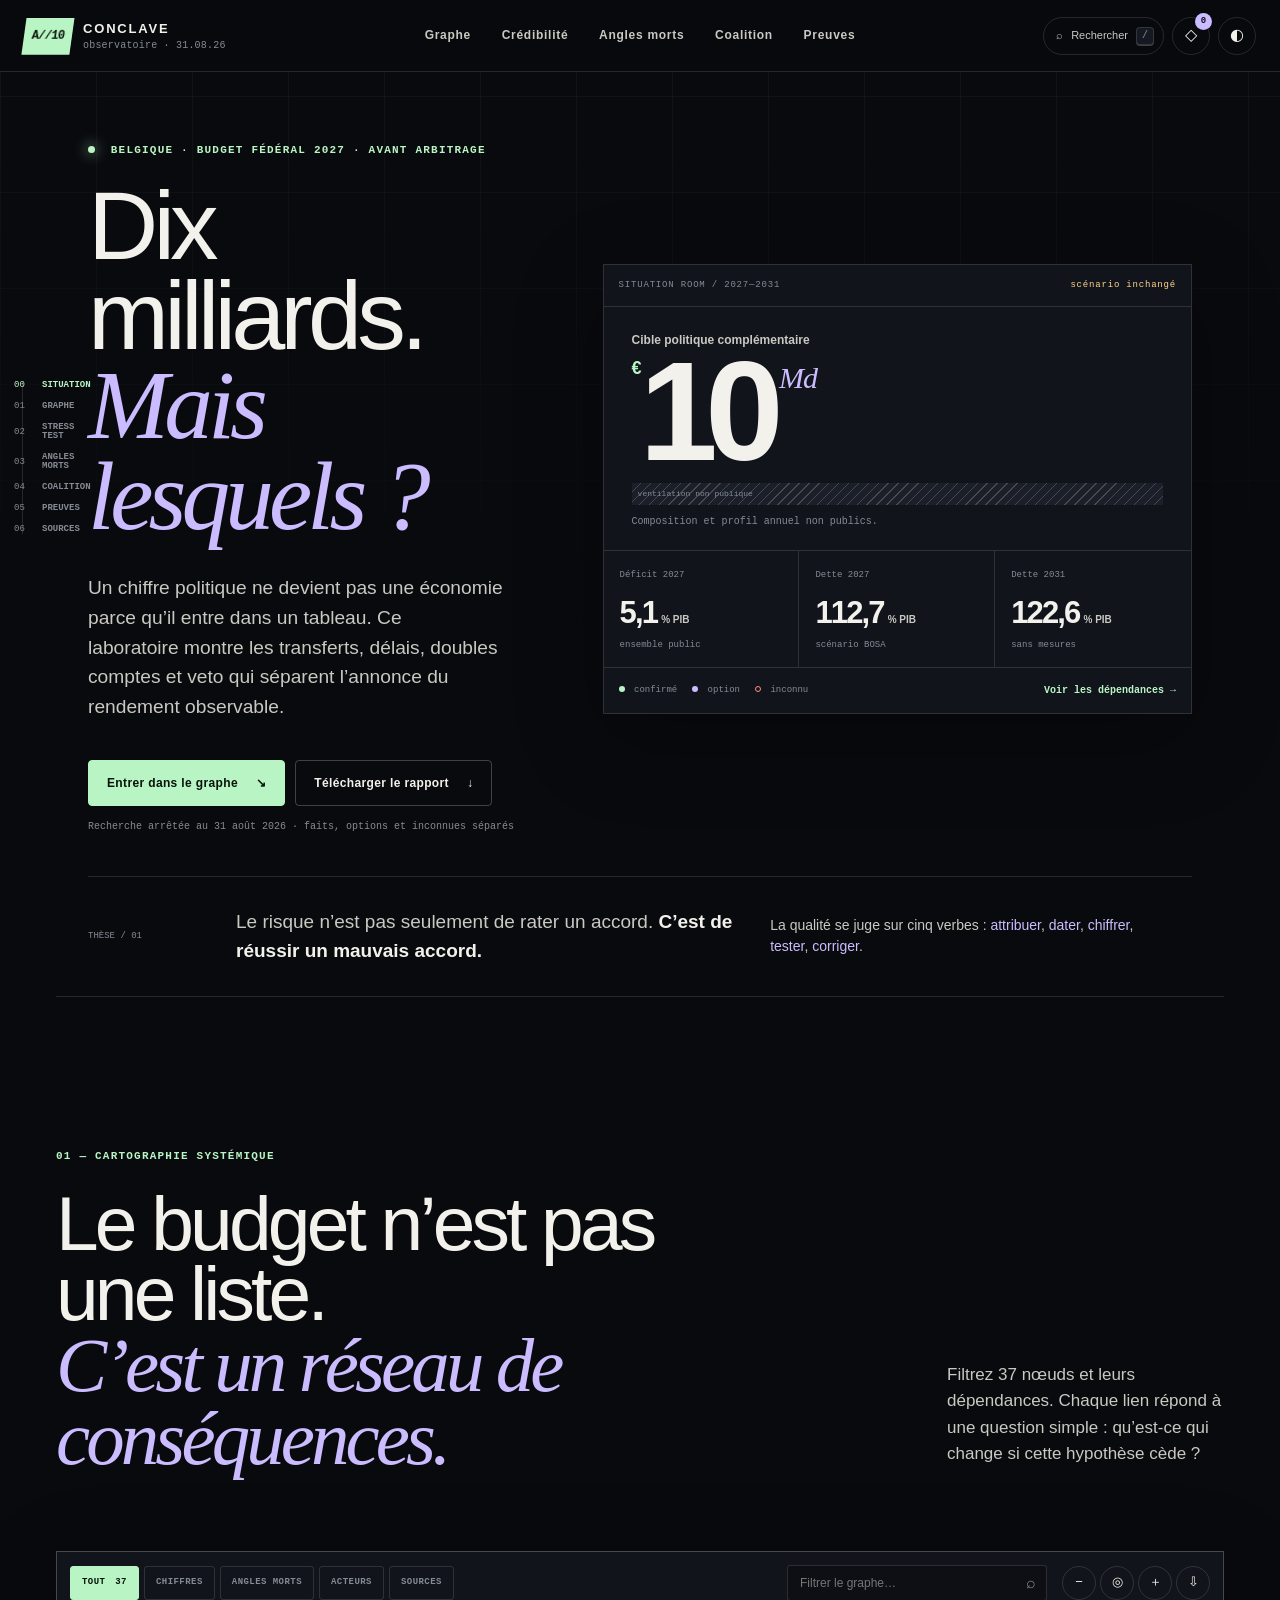
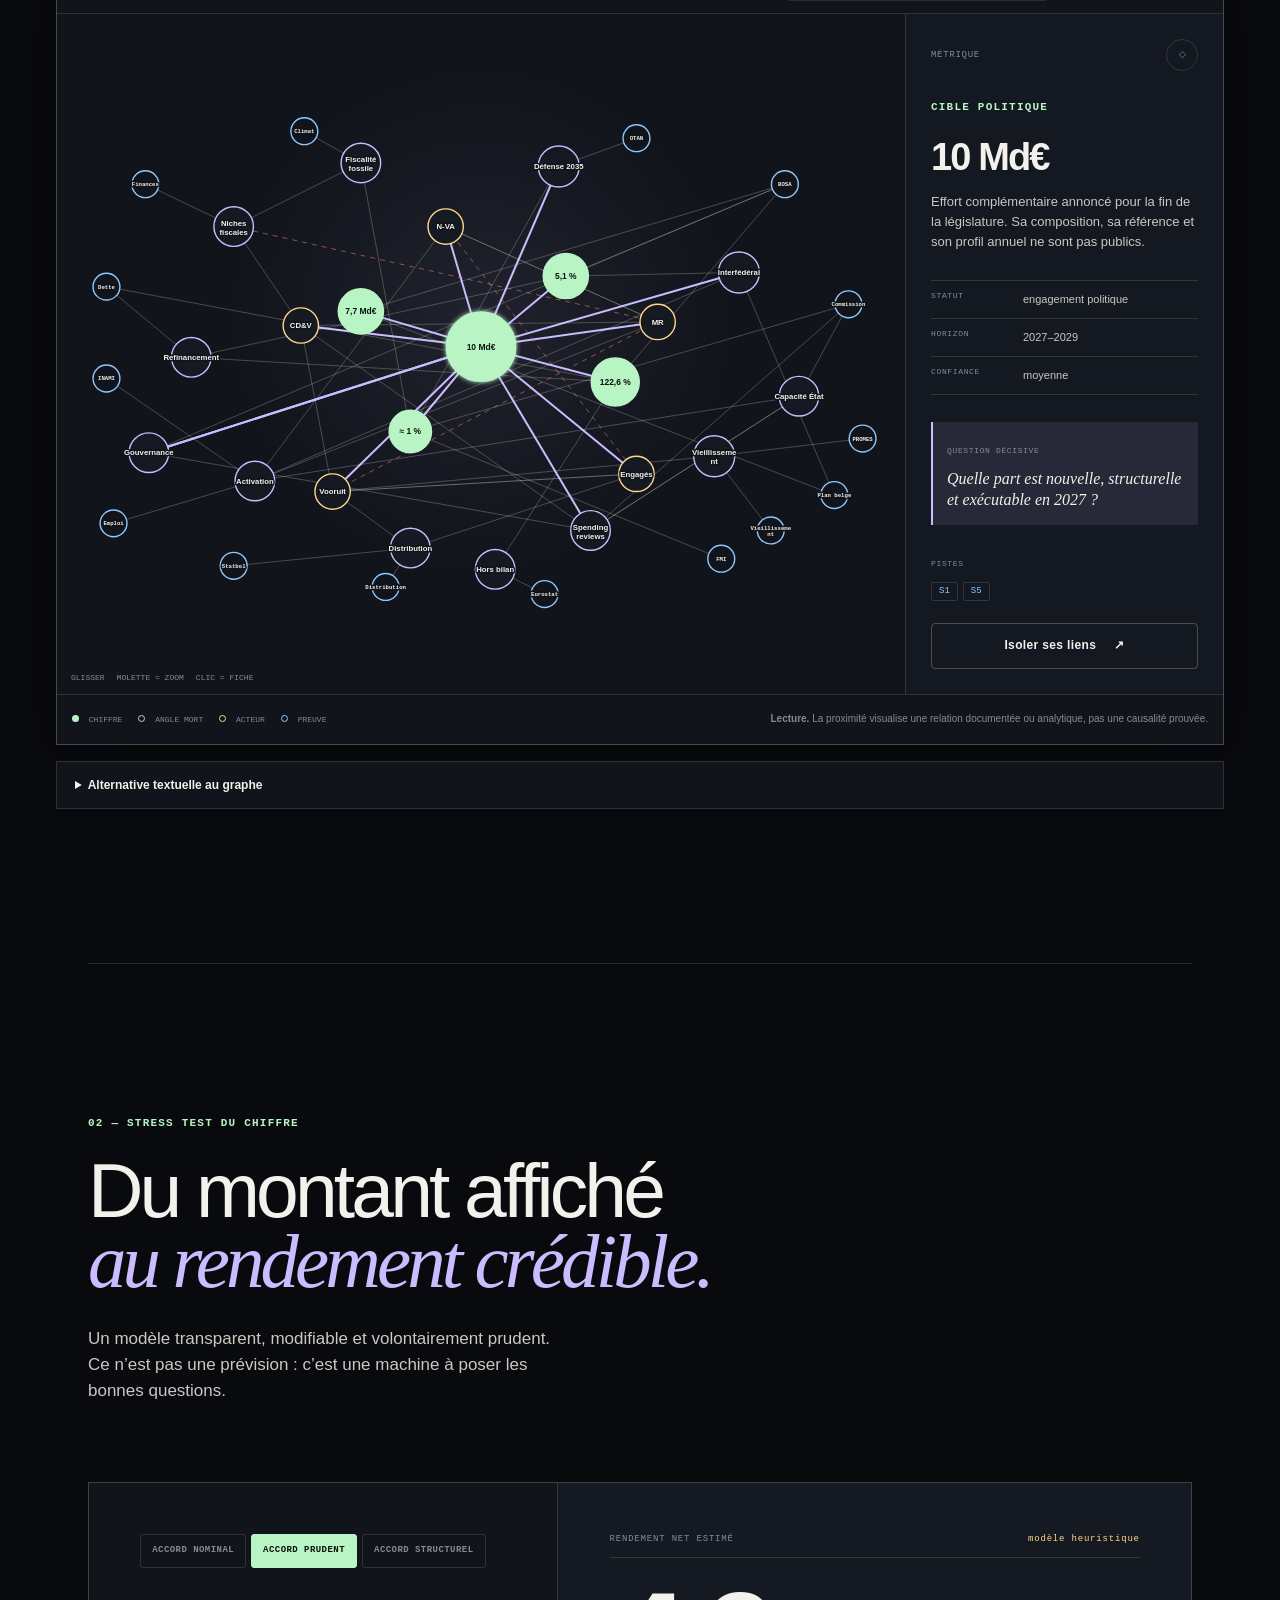
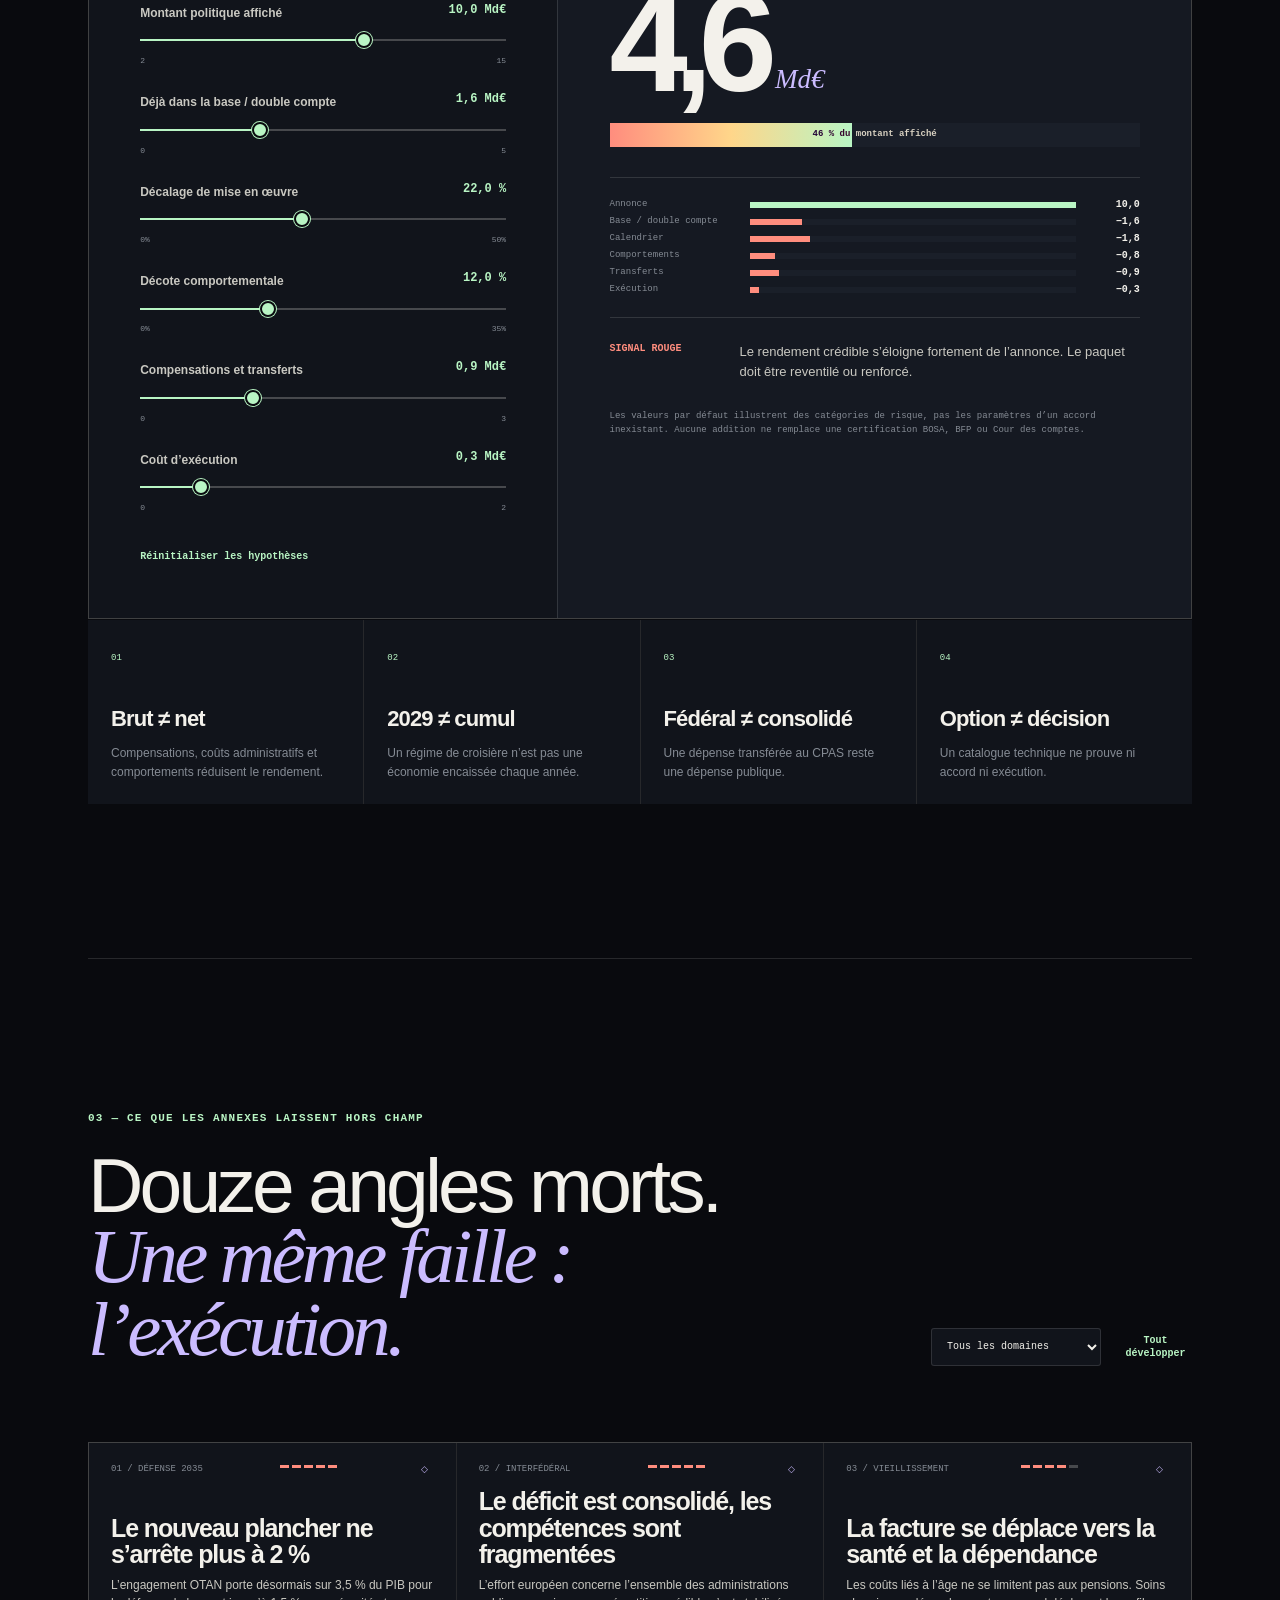
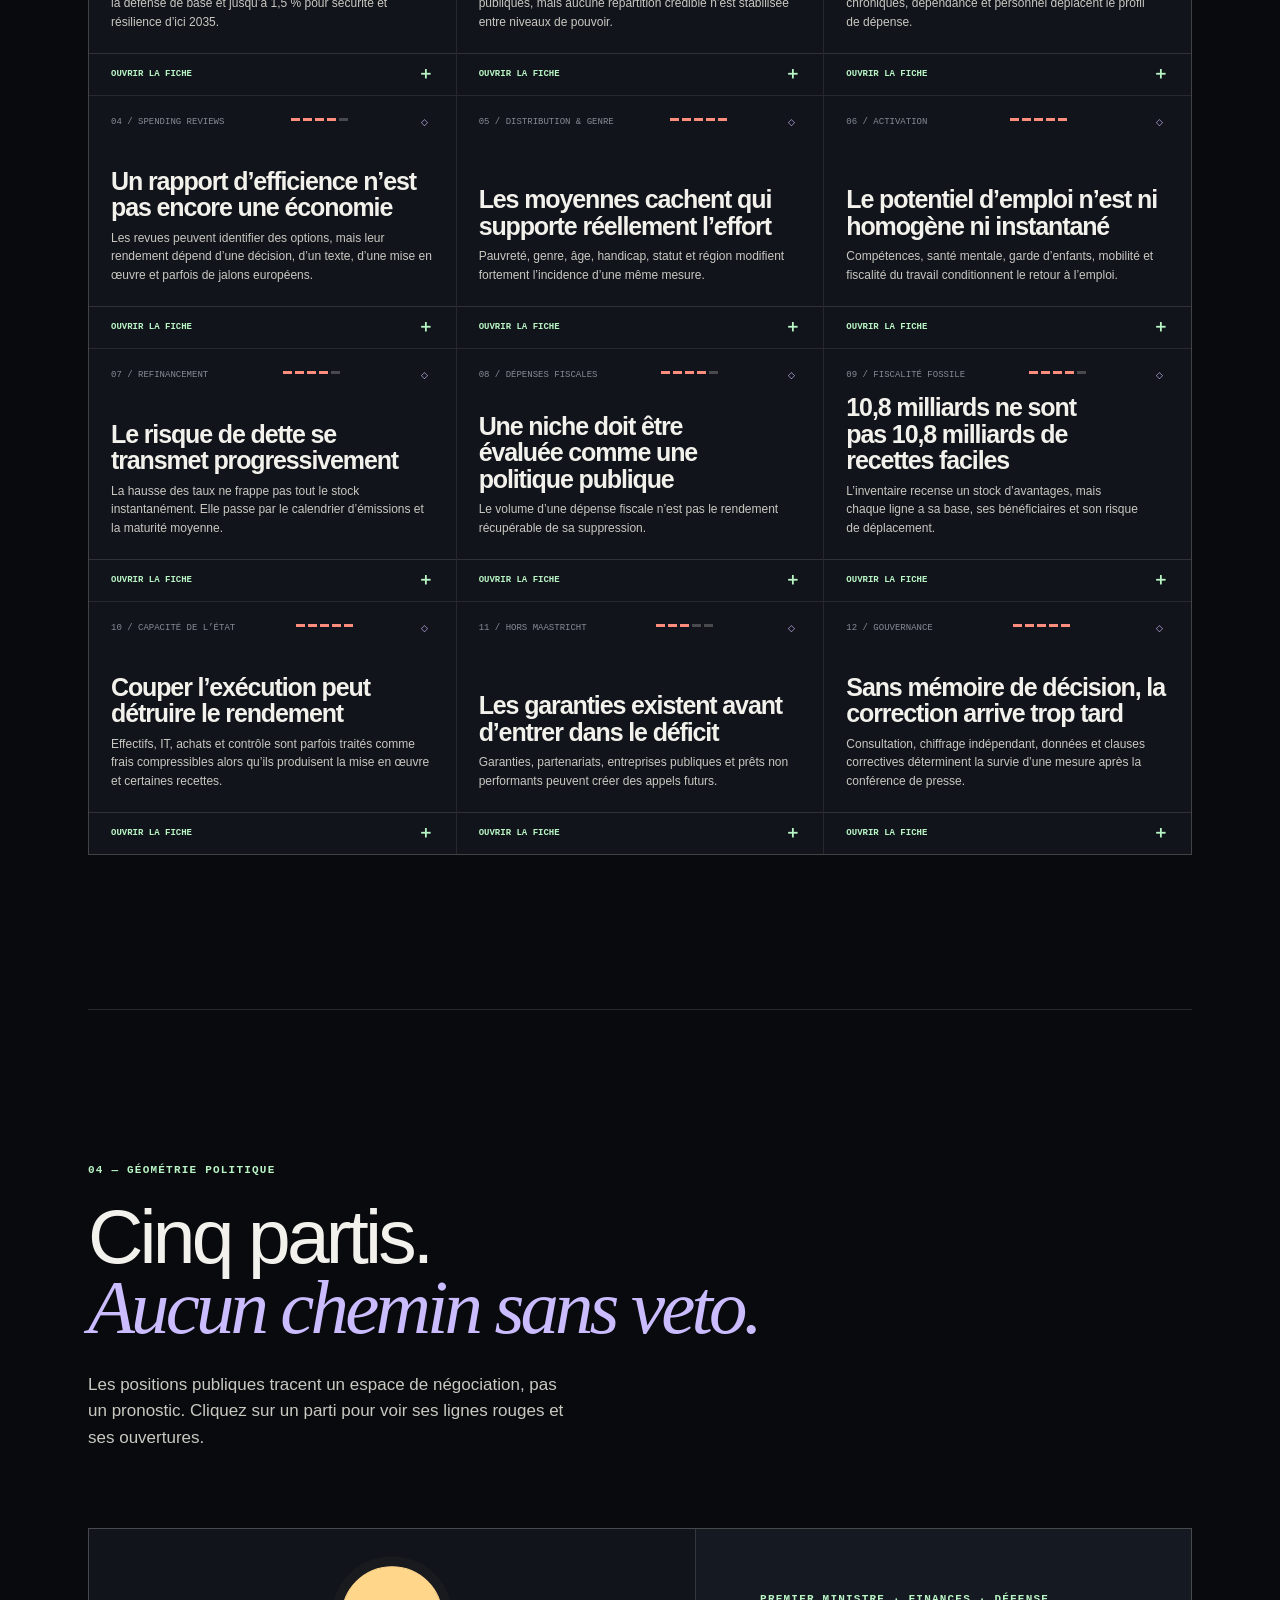
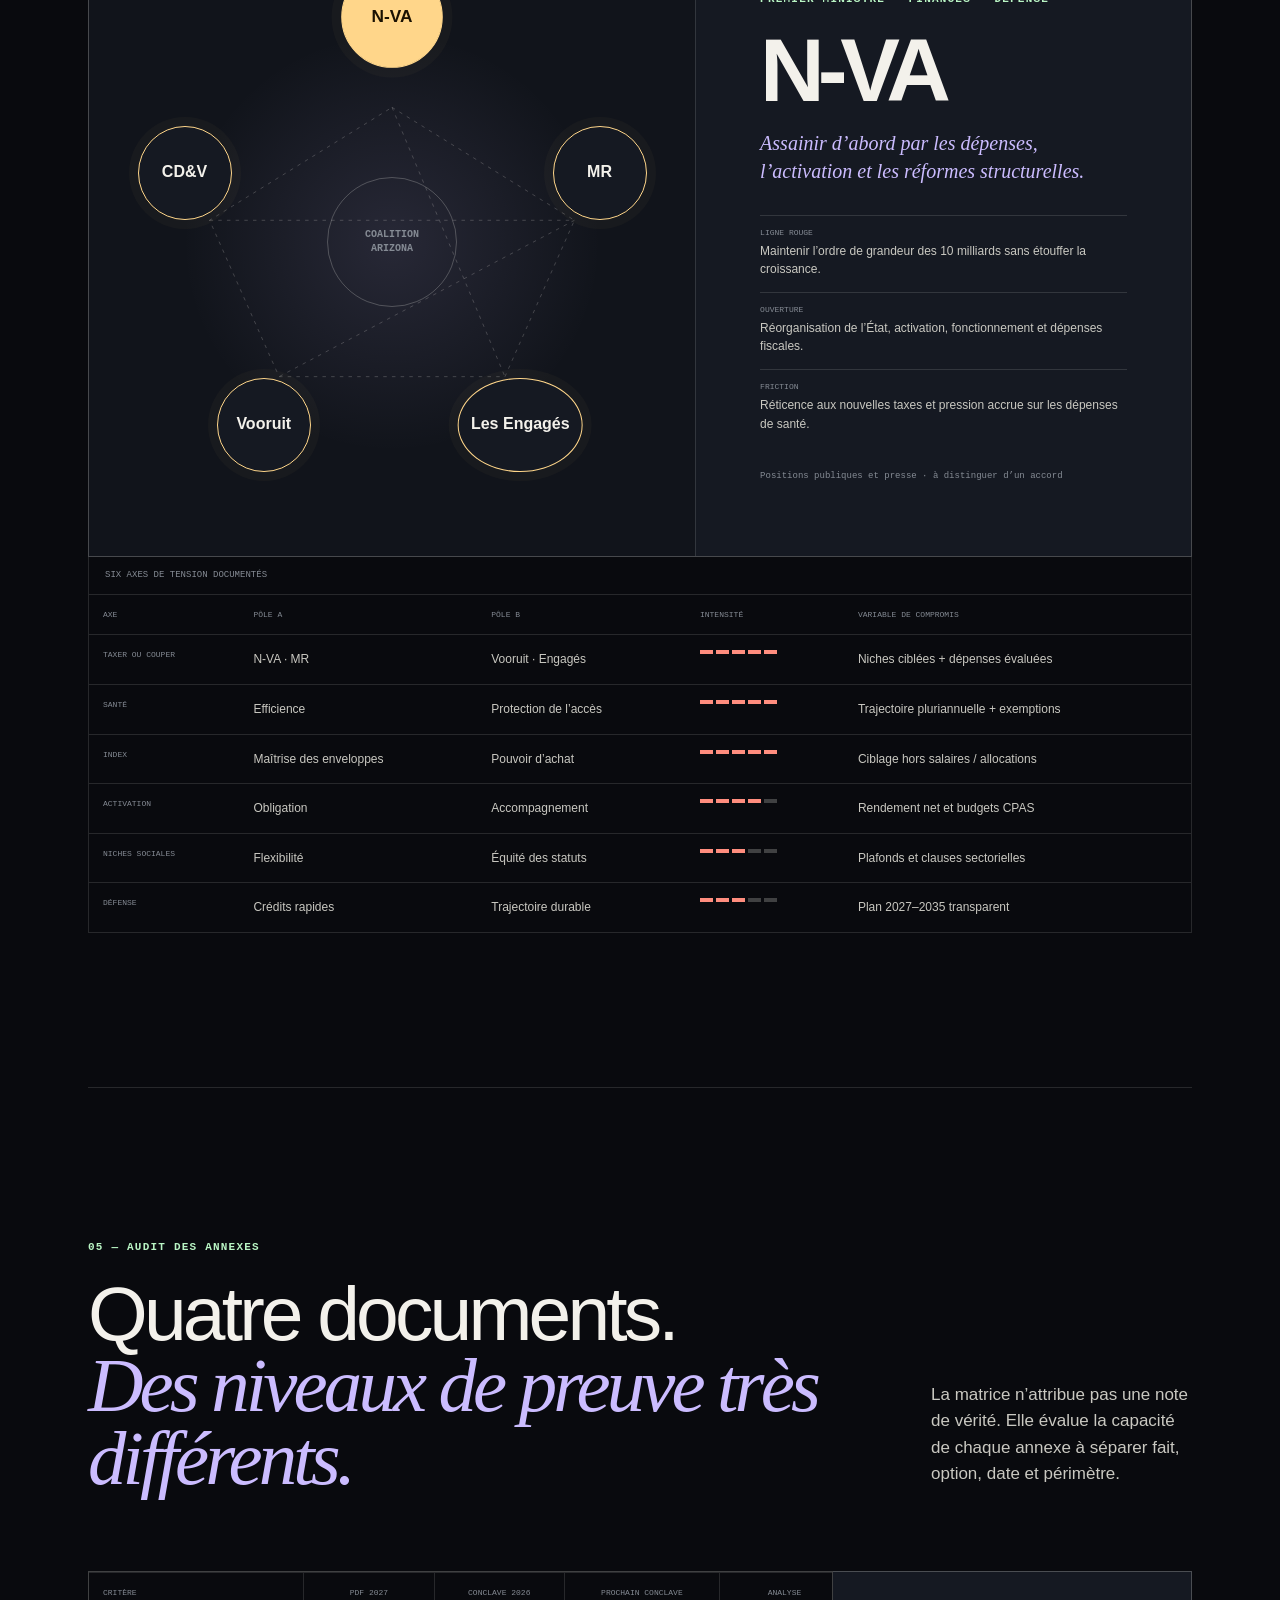
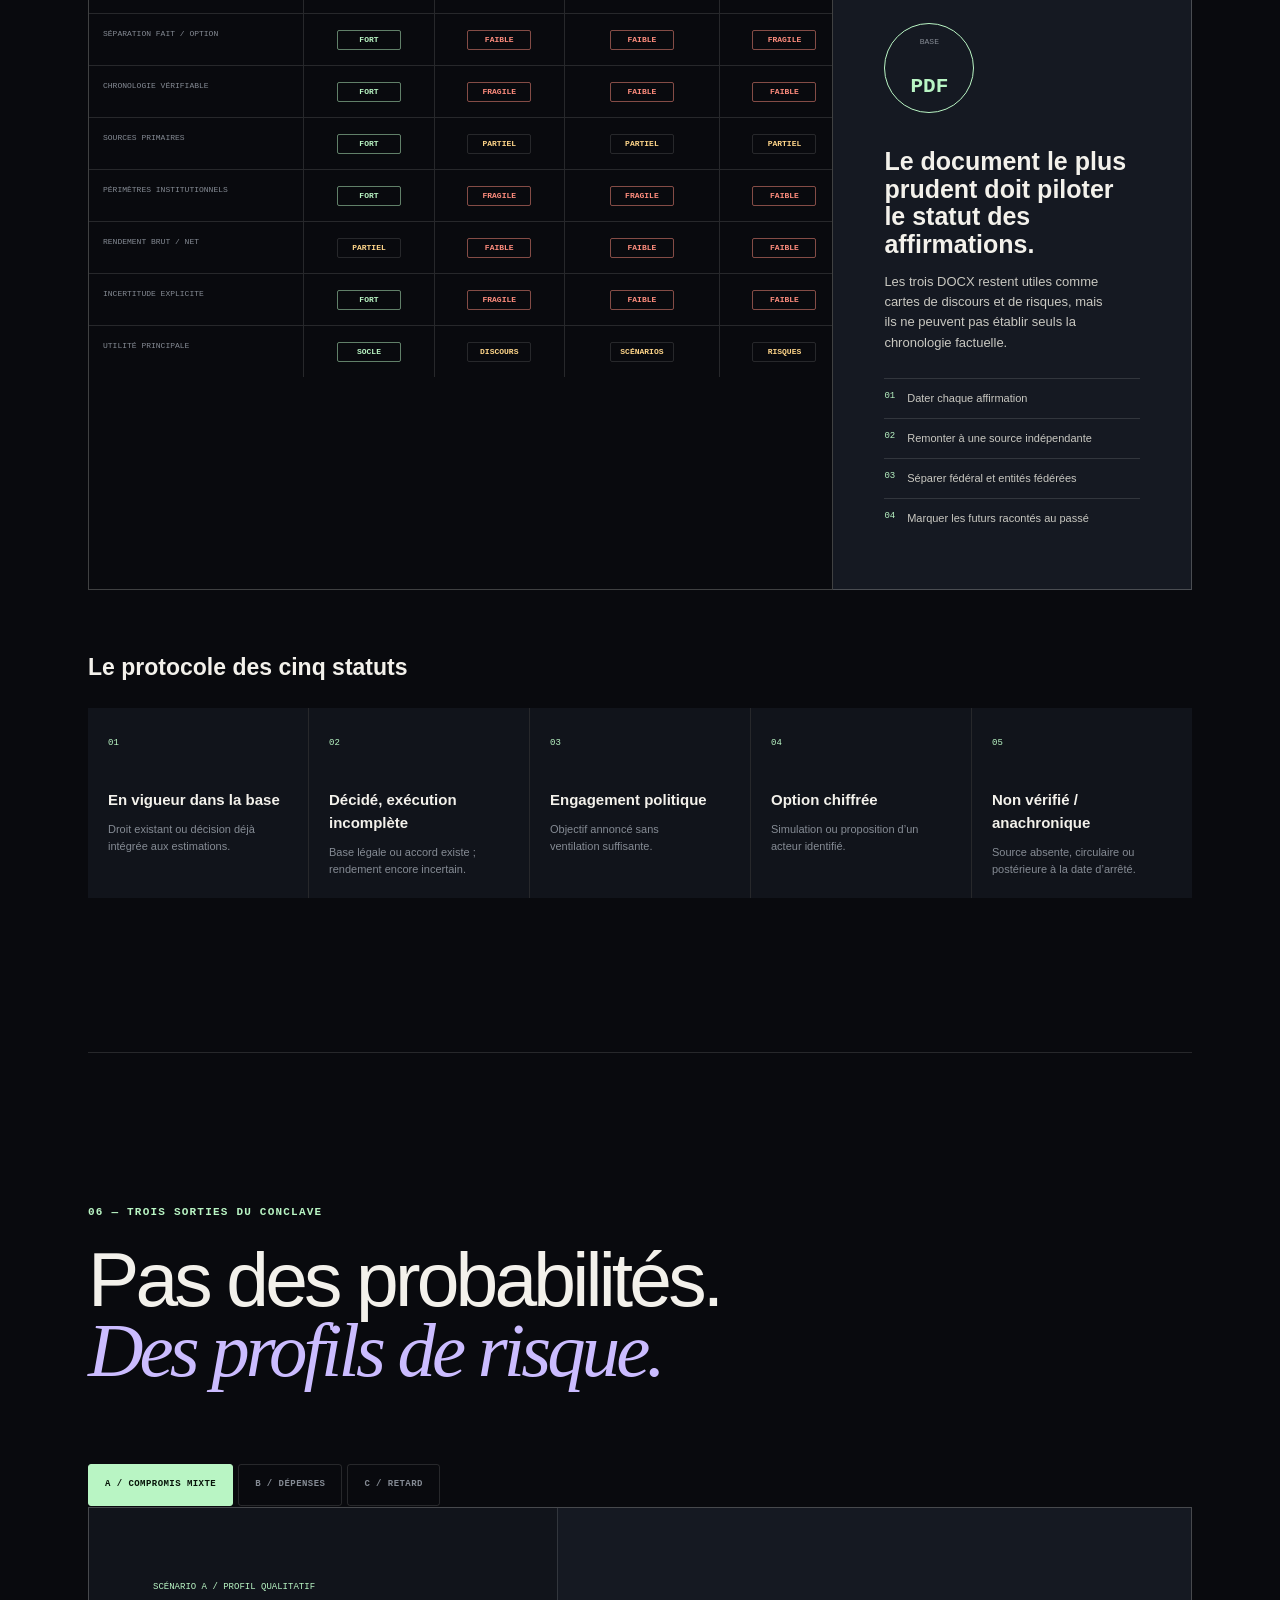
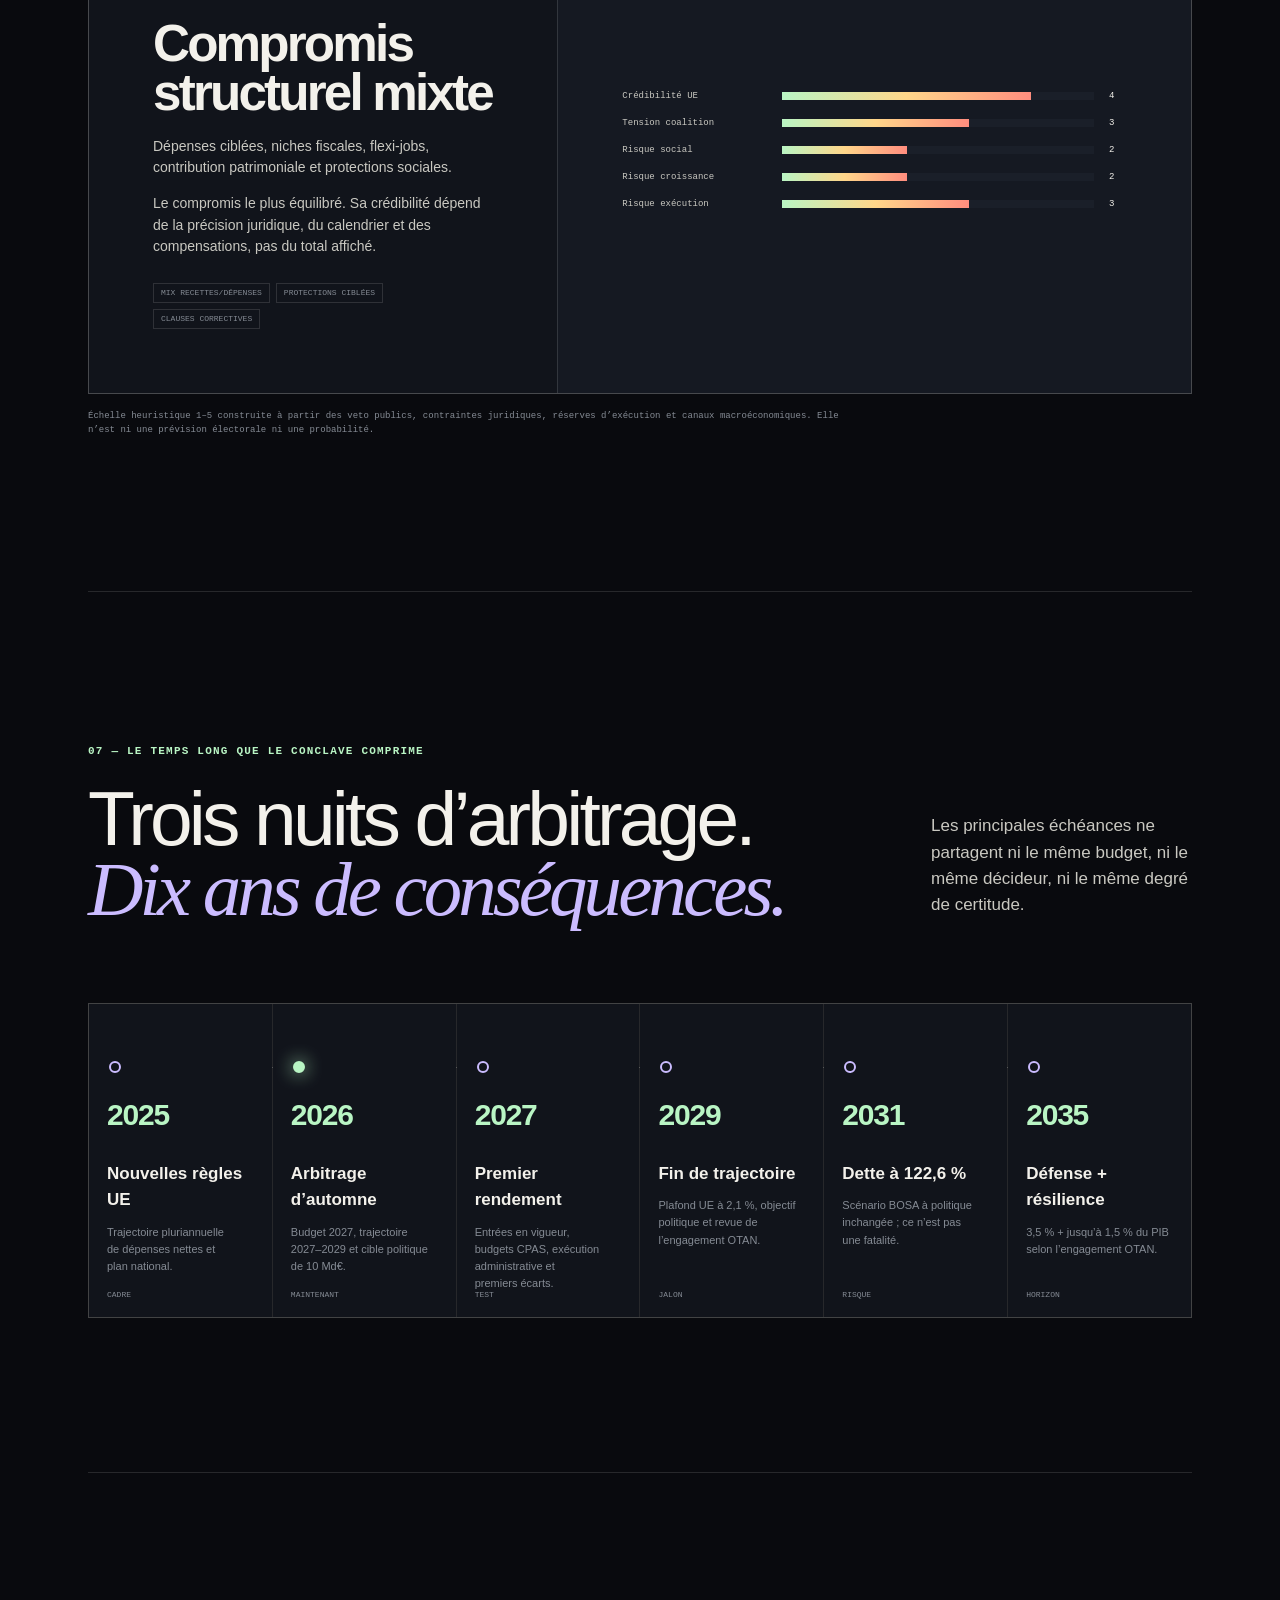
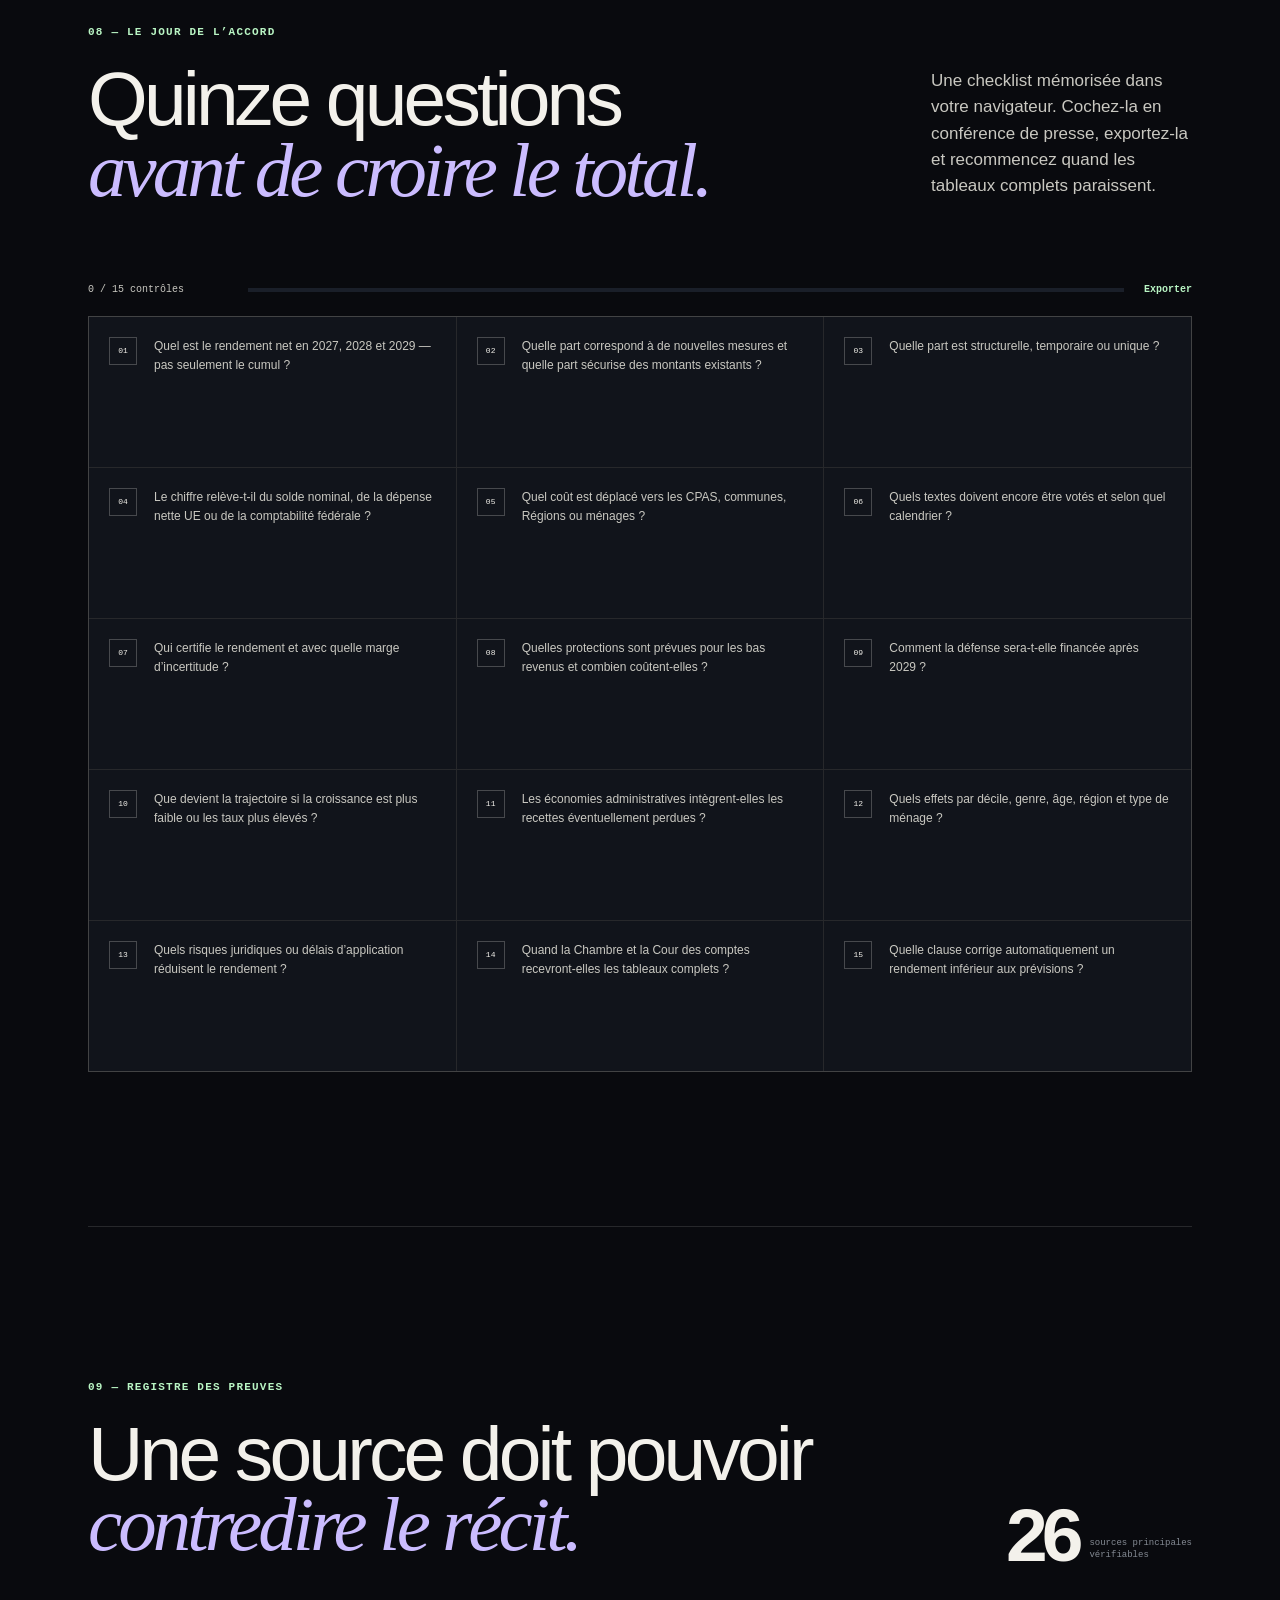
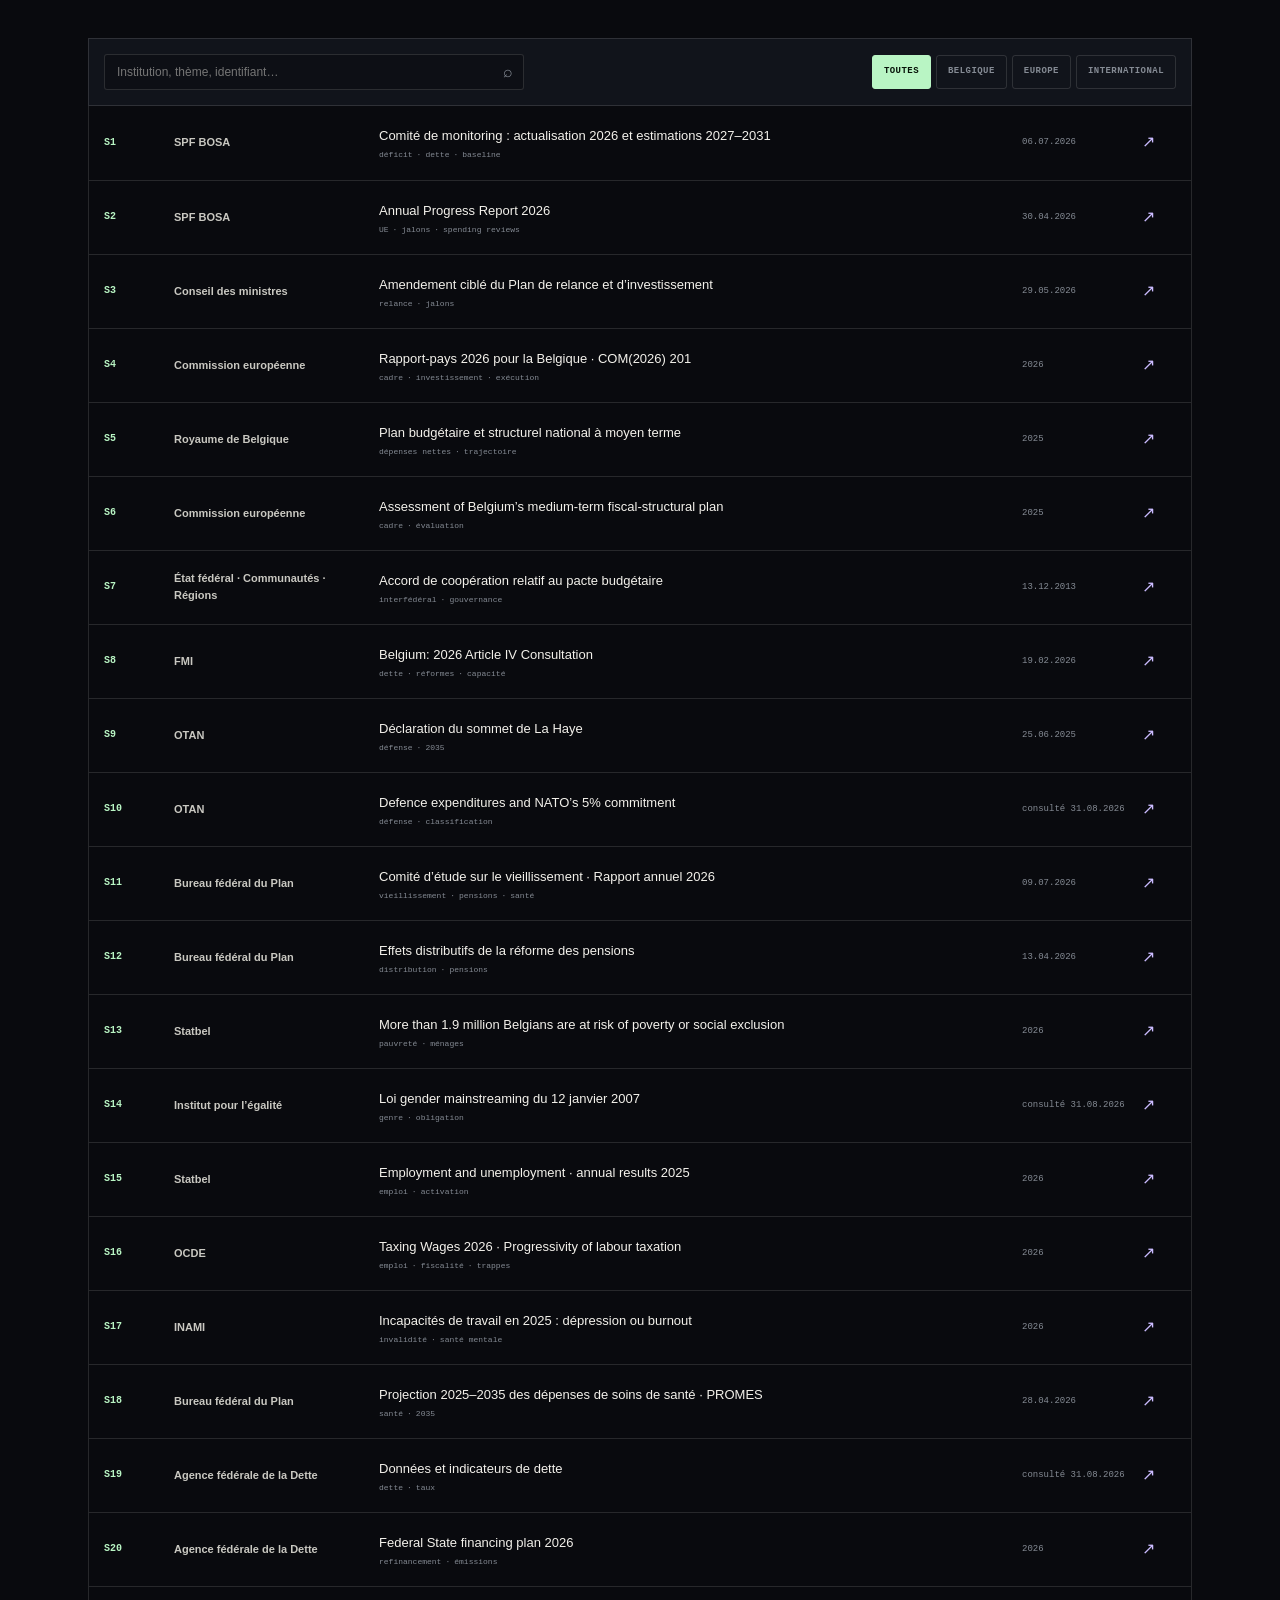
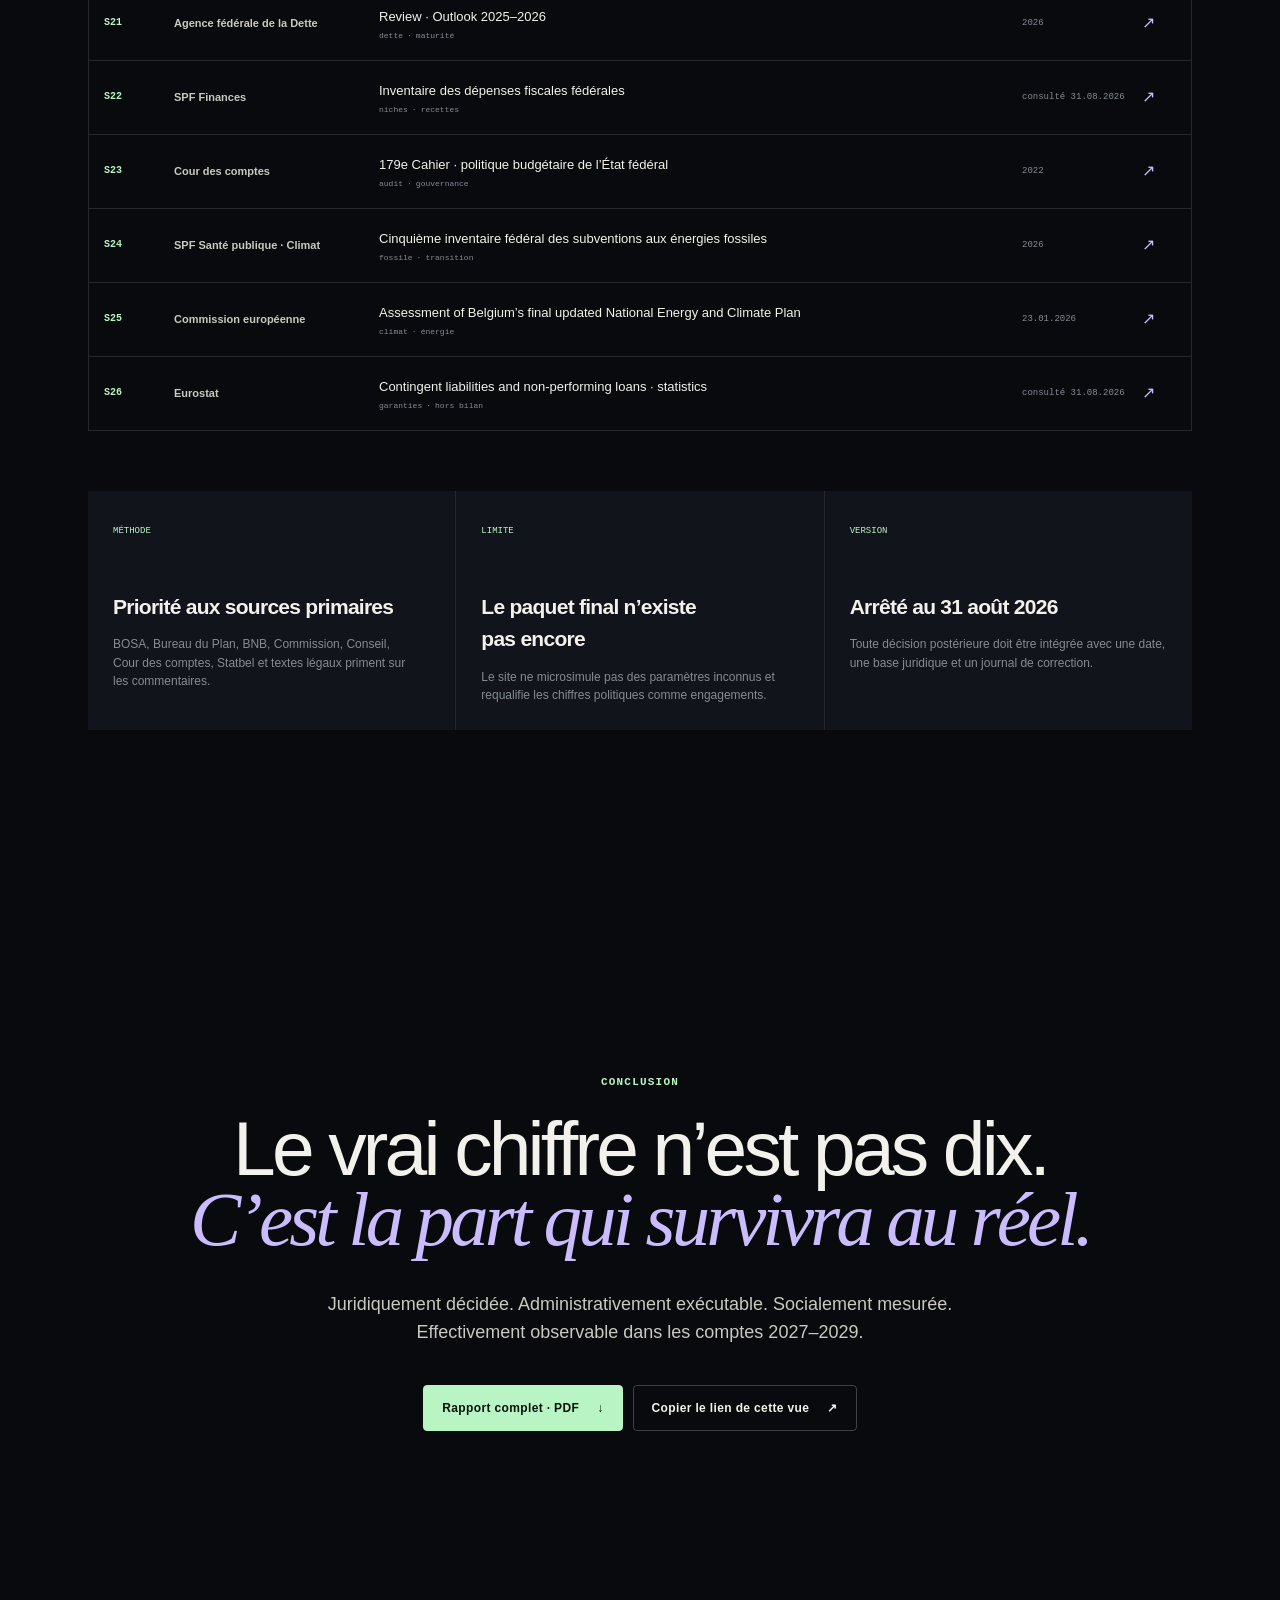
==== commit 6ace6835: "Update index.html" ====
--- a/index.html
+++ b/index.html
@@ -11,7 +11,7 @@
   <link rel="canonical" href="https://yannkeep.github.io/conclave-arizona/">
   <link rel="icon" href="assets/favicon.svg" type="image/svg+xml">
   <link rel="manifest" href="manifest.webmanifest">
-  <link rel="stylesheet" href="assets/styles.css">
+  <link rel="stylesheet" href="assets/styles.css?v=graph-fix-1">
   <meta property="og:type" content="website">
   <meta property="og:locale" content="fr_BE">
   <meta property="og:title" content="Conclave Arizona — le budget belge sous contraintes">
--- a/assets/styles.css
+++ b/assets/styles.css
@@ -804,3 +804,9 @@
   .blindspot-detail { max-height: none; padding: 5px 22px 22px; opacity: 1; }
   a { text-decoration: none; }
 }
+
+/* Correctif définitif du calque bloquant le graphe */
+.graph-empty {
+  display: none !important;
+  pointer-events: none !important;
+}
